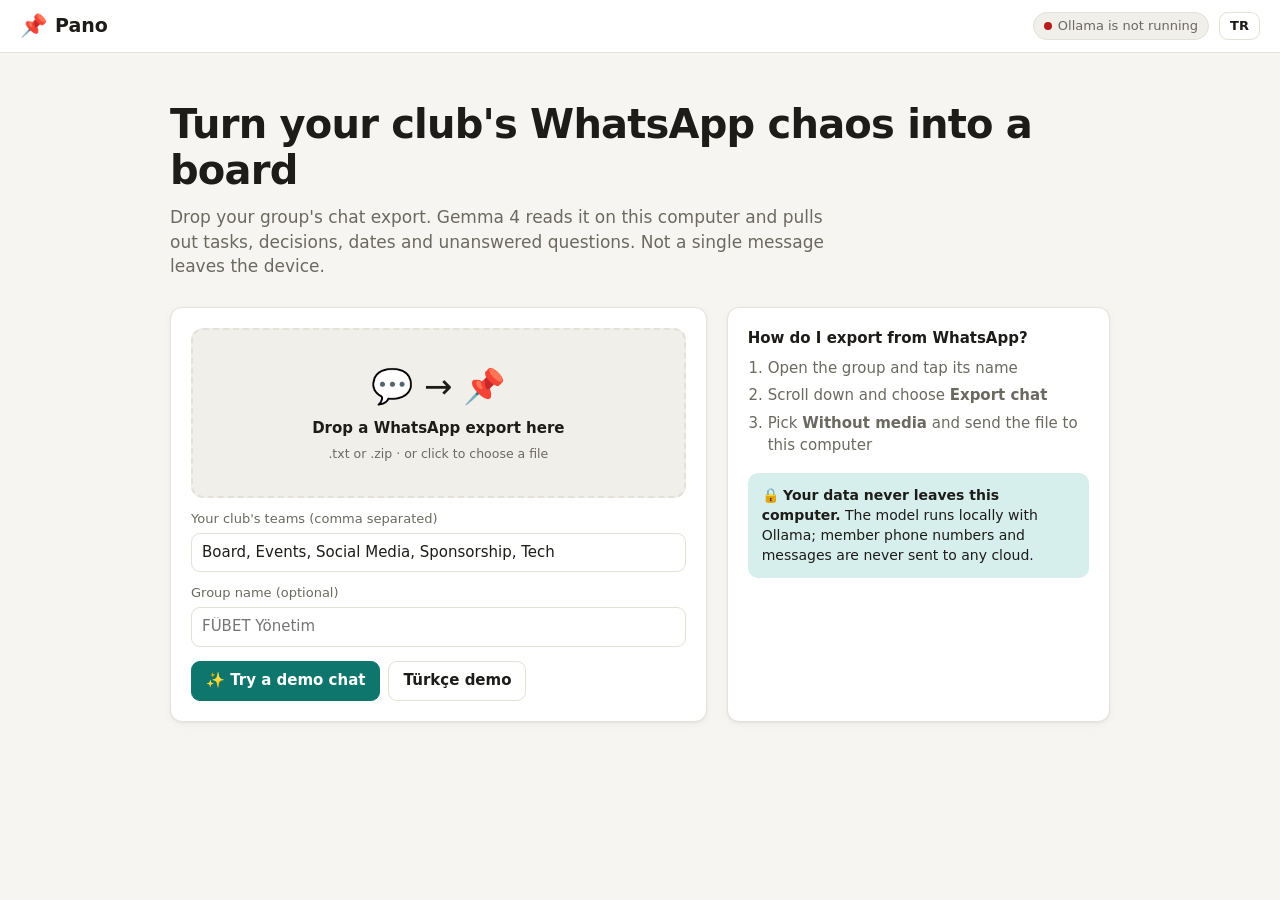
==== static/index.html @ 2141ccdd "Pano: local Gemma 4 board for club WhatsApp chats WhatsApp export parser (Android/iOS, TR/EN), windo" ====
<!doctype html>
<html lang="tr">
<head>
  <meta charset="utf-8">
  <meta name="viewport" content="width=device-width, initial-scale=1">
  <title>Pano</title>
  <link rel="icon" href="data:image/svg+xml,<svg xmlns='http://www.w3.org/2000/svg' viewBox='0 0 100 100'><text y='.9em' font-size='90'>📌</text></svg>">
  <link rel="stylesheet" href="style.css">
</head>
<body>
  <header class="topbar">
    <a class="brand" href="#/">
      <span class="logo">📌</span>
      <span class="brand-name">Pano</span>
    </a>
    <div id="chat-switch"></div>
    <div class="topbar-right">
      <span id="health" class="badge"></span>
      <button id="lang" class="ghost small" type="button"></button>
    </div>
  </header>
  <main id="app"></main>
  <div id="modal" class="modal" hidden></div>
  <div id="toast" class="toast" hidden></div>
  <script src="app.js"></script>
</body>
</html>
---- static/style.css ----
:root {
  --bg: #f6f5f1;
  --surface: #ffffff;
  --surface-2: #f0efe9;
  --border: #e3e1d8;
  --text: #1d1c19;
  --muted: #6b6960;
  --accent: #0f766e;
  --accent-soft: #d6efec;
  --warn: #b45309;
  --warn-soft: #fdf0d9;
  --danger: #b91c1c;
  --danger-soft: #fde2e2;
  --ok: #15803d;
  --ok-soft: #dcf3e3;
  --wa-bubble: #ffffff;
  --wa-bg: #efeae2;
  --wa-hl: #fff3b0;
  --radius: 12px;
  --shadow: 0 1px 2px rgba(0, 0, 0, .05), 0 2px 8px rgba(0, 0, 0, .04);
  font-family: system-ui, -apple-system, "Segoe UI", Roboto, "Helvetica Neue", Arial, sans-serif;
  color-scheme: light;
}

@media (prefers-color-scheme: dark) {
  :root {
    --bg: #151513;
    --surface: #1f1f1c;
    --surface-2: #282824;
    --border: #36352f;
    --text: #eceae2;
    --muted: #a19f95;
    --accent: #2dd4bf;
    --accent-soft: #123b37;
    --warn: #f59e0b;
    --warn-soft: #3a2a0c;
    --danger: #f87171;
    --danger-soft: #3d1717;
    --ok: #4ade80;
    --ok-soft: #12321f;
    --wa-bubble: #262622;
    --wa-bg: #1a1a17;
    --wa-hl: #4a4115;
    --shadow: 0 1px 2px rgba(0, 0, 0, .3);
    color-scheme: dark;
  }
}

* { box-sizing: border-box; }
body { margin: 0; background: var(--bg); color: var(--text); font-size: 15px; line-height: 1.45; }
a { color: inherit; }
button, input, select, textarea { font: inherit; color: inherit; }
[hidden] { display: none !important; }

/* ---- top bar ---- */
.topbar {
  position: sticky; top: 0; z-index: 10;
  display: flex; align-items: center; gap: 16px;
  padding: 10px 20px; background: var(--surface); border-bottom: 1px solid var(--border);
}
.brand { display: flex; align-items: center; gap: 8px; text-decoration: none; font-weight: 700; font-size: 19px; }
.logo { font-size: 22px; }
#chat-switch { flex: 1; display: flex; align-items: center; gap: 8px; min-width: 0; }
#chat-switch select { max-width: 280px; }
.topbar-right { display: flex; align-items: center; gap: 10px; }

.badge {
  display: inline-flex; align-items: center; gap: 6px; white-space: nowrap;
  padding: 4px 10px; border-radius: 999px; font-size: 13px;
  background: var(--surface-2); color: var(--muted); border: 1px solid var(--border);
}
.badge .dot { width: 8px; height: 8px; border-radius: 50%; background: var(--muted); }
.badge.ok .dot { background: var(--ok); }
.badge.warn .dot { background: var(--warn); }
.badge.bad .dot { background: var(--danger); }

/* ---- buttons & inputs ---- */
button {
  cursor: pointer; border: 1px solid var(--border); background: var(--surface);
  padding: 8px 14px; border-radius: 9px; font-weight: 550;
}
button:hover { border-color: var(--muted); }
button.primary { background: var(--accent); border-color: var(--accent); color: #fff; }
@media (prefers-color-scheme: dark) { button.primary { color: #08221f; } }
button.primary:hover { filter: brightness(1.08); }
button.ghost { background: transparent; }
button.small { padding: 4px 10px; font-size: 13px; }
button.danger { color: var(--danger); }
button:disabled { opacity: .55; cursor: progress; }
input[type=text], input[type=date], select, textarea {
  border: 1px solid var(--border); background: var(--surface); border-radius: 9px; padding: 8px 10px; width: 100%;
}
input:focus, select:focus, textarea:focus, button:focus-visible { outline: 2px solid var(--accent); outline-offset: 1px; }
label { display: block; font-size: 13px; color: var(--muted); margin: 12px 0 4px; }

/* ---- home ---- */
.home { max-width: 980px; margin: 0 auto; padding: 48px 20px 64px; }
.hero h1 { font-size: clamp(28px, 4vw, 40px); line-height: 1.15; margin: 0 0 12px; letter-spacing: -.02em; }
.hero p { color: var(--muted); font-size: 17px; max-width: 680px; margin: 0 0 28px; }
.home-grid { display: grid; grid-template-columns: 1.4fr 1fr; gap: 20px; }
@media (max-width: 800px) { .home-grid { grid-template-columns: 1fr; } }
.panel { background: var(--surface); border: 1px solid var(--border); border-radius: var(--radius); padding: 20px; box-shadow: var(--shadow); }
.panel h3 { margin: 0 0 8px; font-size: 15px; }
.drop {
  display: flex; flex-direction: column; align-items: center; justify-content: center; gap: 6px; text-align: center;
  min-height: 170px; border: 2px dashed var(--border); border-radius: var(--radius); padding: 20px;
  background: var(--surface-2); cursor: pointer; transition: border-color .15s, background .15s;
}
.drop:hover, .drop.over { border-color: var(--accent); background: var(--accent-soft); }
.drop .big { font-size: 34px; }
.drop small { color: var(--muted); }
.demo-row { display: flex; gap: 8px; flex-wrap: wrap; margin-top: 14px; }
.steps { margin: 0; padding-left: 20px; color: var(--muted); }
.steps li { margin: 6px 0; }
.privacy { margin-top: 16px; padding: 12px 14px; border-radius: 10px; background: var(--accent-soft); font-size: 14px; }
.recent { margin-top: 20px; }
.recent a { display: flex; justify-content: space-between; padding: 8px 0; border-bottom: 1px solid var(--border); text-decoration: none; }
.recent a:hover { color: var(--accent); }
.recent small { color: var(--muted); }

/* ---- chat page ---- */
.page { padding: 16px 20px 40px; max-width: 1500px; margin: 0 auto; }
.page-head { display: flex; align-items: center; gap: 12px; flex-wrap: wrap; margin-bottom: 14px; }
.page-head h2 { margin: 0; font-size: 22px; }
.page-head .meta { color: var(--muted); font-size: 13px; }
.page-head .actions { margin-left: auto; display: flex; gap: 8px; flex-wrap: wrap; }
.tabs { display: flex; gap: 4px; border-bottom: 1px solid var(--border); margin-bottom: 16px; }
.tabs a {
  padding: 9px 14px; text-decoration: none; color: var(--muted); font-weight: 600;
  border-bottom: 2px solid transparent; margin-bottom: -1px;
}
.tabs a.active { color: var(--text); border-color: var(--accent); }
.tabs .count { font-size: 12px; background: var(--danger-soft); color: var(--danger); border-radius: 999px; padding: 1px 7px; margin-left: 4px; }

.progress {
  background: var(--surface); border: 1px solid var(--border); border-radius: var(--radius);
  padding: 12px 16px; margin-bottom: 16px; box-shadow: var(--shadow);
}
.progress-top { display: flex; justify-content: space-between; gap: 10px; font-weight: 600; }
.bar { height: 6px; border-radius: 999px; background: var(--surface-2); overflow: hidden; margin: 8px 0; }
.bar > div { height: 100%; background: var(--accent); transition: width .4s; }
.feed { display: flex; flex-wrap: wrap; gap: 6px; }
.feed span { font-size: 12.5px; padding: 3px 8px; border-radius: 999px; background: var(--surface-2); animation: pop .3s ease; }
@keyframes pop { from { transform: scale(.85); opacity: 0; } }
.progress.error { border-color: var(--danger); background: var(--danger-soft); }

.filters { display: flex; gap: 10px; align-items: center; margin-bottom: 12px; flex-wrap: wrap; }
.filters select { width: auto; }
.filters label { display: inline-flex; align-items: center; gap: 6px; margin: 0; color: var(--text); font-size: 14px; }

.layout { display: grid; grid-template-columns: 1fr 340px; gap: 18px; align-items: start; }
@media (max-width: 1100px) { .layout { grid-template-columns: 1fr; } }

.columns { display: grid; grid-auto-flow: column; grid-auto-columns: minmax(205px, 1fr); gap: 12px; overflow-x: auto; padding-bottom: 8px; }
.column { background: var(--surface-2); border-radius: var(--radius); padding: 10px; min-height: 120px; }
.column-head { display: flex; justify-content: space-between; align-items: center; padding: 2px 4px 8px; font-weight: 700; font-size: 14px; }
.column-head .n { color: var(--muted); font-weight: 500; }
.column-head button { padding: 0 8px; border: none; background: transparent; font-size: 18px; color: var(--muted); }

.card {
  background: var(--surface); border: 1px solid var(--border); border-radius: 10px; padding: 10px 11px;
  margin-bottom: 8px; box-shadow: var(--shadow); animation: pop .3s ease;
}
.card.done { opacity: .55; }
.card.done .card-title { text-decoration: line-through; }
.card-top { display: flex; gap: 8px; align-items: flex-start; }
.card-top input { margin-top: 3px; accent-color: var(--accent); width: 16px; height: 16px; flex: none; cursor: pointer; }
.card-title { font-weight: 600; cursor: pointer; flex: 1; }
.card-title:hover { color: var(--accent); }
.card-meta { display: flex; gap: 6px; flex-wrap: wrap; margin-top: 8px; align-items: center; }
.chip { display: inline-flex; align-items: center; gap: 5px; font-size: 12.5px; padding: 2px 8px; border-radius: 999px; background: var(--surface-2); white-space: nowrap; }
.chip.overdue { background: var(--danger-soft); color: var(--danger); font-weight: 600; }
.chip.soon { background: var(--warn-soft); color: var(--warn); font-weight: 600; }
.chip.none { color: var(--muted); border: 1px dashed var(--border); background: transparent; }
.avatar {
  width: 18px; height: 18px; border-radius: 50%; display: inline-grid; place-items: center;
  font-size: 10px; font-weight: 700; color: #fff; flex: none;
}
.src { margin-left: auto; border: none; background: transparent; padding: 0 2px; font-size: 14px; opacity: .6; }
.src:hover { opacity: 1; }
.empty { color: var(--muted); font-size: 14px; padding: 8px 4px; }

.side { display: flex; flex-direction: column; gap: 14px; }
.side .panel { padding: 14px 16px; }
.side h3 { display: flex; align-items: center; gap: 8px; }
.side h4 { margin: 12px 0 6px; font-size: 13px; color: var(--muted); text-transform: uppercase; letter-spacing: .04em; }
.list { list-style: none; margin: 0; padding: 0; }
.list li { display: flex; gap: 8px; align-items: flex-start; padding: 7px 0; border-top: 1px solid var(--border); font-size: 14px; }
.list li:first-child { border-top: none; }
.list li .grow { flex: 1; }
.list li small { color: var(--muted); display: block; }
.missed { border-color: var(--warn); }
.missed h3 { color: var(--warn); }

/* ---- summary & ask ---- */
.narrow { max-width: 820px; }
.wa {
  background: var(--wa-bg); border-radius: var(--radius); padding: 18px; margin-top: 14px;
  background-image: radial-gradient(rgba(0,0,0,.035) 1px, transparent 1px); background-size: 14px 14px;
}
.bubble {
  background: var(--wa-bubble); border-radius: 10px 10px 10px 2px; padding: 10px 12px; max-width: 640px;
  box-shadow: 0 1px 1px rgba(0,0,0,.08); white-space: pre-wrap; font-size: 14.5px;
}
.bubble.mine { margin-left: auto; border-radius: 10px 10px 2px 10px; background: #d9fdd3; }
@media (prefers-color-scheme: dark) { .bubble.mine { background: #144d37; } }
.row-actions { display: flex; gap: 8px; margin-top: 12px; align-items: center; flex-wrap: wrap; }
.ask-form { display: flex; gap: 8px; }
.ask-form input { flex: 1; }
.suggest { display: flex; gap: 6px; flex-wrap: wrap; margin: 10px 0; }
.suggest button { font-size: 13px; padding: 4px 10px; border-radius: 999px; font-weight: 500; }
.answer { margin-top: 16px; }
.muted { color: var(--muted); }
.spinner { display: inline-block; width: 14px; height: 14px; border: 2px solid var(--border); border-top-color: var(--accent); border-radius: 50%; animation: spin .8s linear infinite; vertical-align: -2px; }
@keyframes spin { to { transform: rotate(360deg); } }

/* ---- chat transcript (source view) ---- */
.transcript { display: flex; flex-direction: column; gap: 6px; background: var(--wa-bg); padding: 14px; border-radius: 10px; max-height: 60vh; overflow: auto; }
.msg { background: var(--wa-bubble); border-radius: 8px; padding: 6px 10px; max-width: 92%; font-size: 14px; box-shadow: 0 1px 1px rgba(0,0,0,.06); }
.msg.hl { background: var(--wa-hl); outline: 2px solid var(--warn); }
.msg.system { align-self: center; font-size: 12.5px; color: var(--muted); background: var(--surface-2); }
.msg .who { font-weight: 700; font-size: 12.5px; }
.msg .when { color: var(--muted); font-size: 11.5px; margin-left: 6px; }
.msg .body { white-space: pre-wrap; }

/* ---- modal & toast ---- */
.modal { position: fixed; inset: 0; background: rgba(0,0,0,.35); display: grid; place-items: center; z-index: 50; padding: 16px; }
.modal-box { background: var(--surface); border-radius: 14px; width: min(560px, 100%); padding: 20px; box-shadow: 0 10px 40px rgba(0,0,0,.25); max-height: 90vh; overflow: auto; }
.modal-box h3 { margin: 0 0 8px; }
.modal-actions { display: flex; gap: 8px; margin-top: 18px; justify-content: flex-end; }
.modal-actions .left { margin-right: auto; }
.grid2 { display: grid; grid-template-columns: 1fr 1fr; gap: 0 12px; }
.toast { position: fixed; bottom: 20px; left: 50%; transform: translateX(-50%); background: var(--text); color: var(--bg); padding: 10px 16px; border-radius: 10px; z-index: 60; font-size: 14px; }
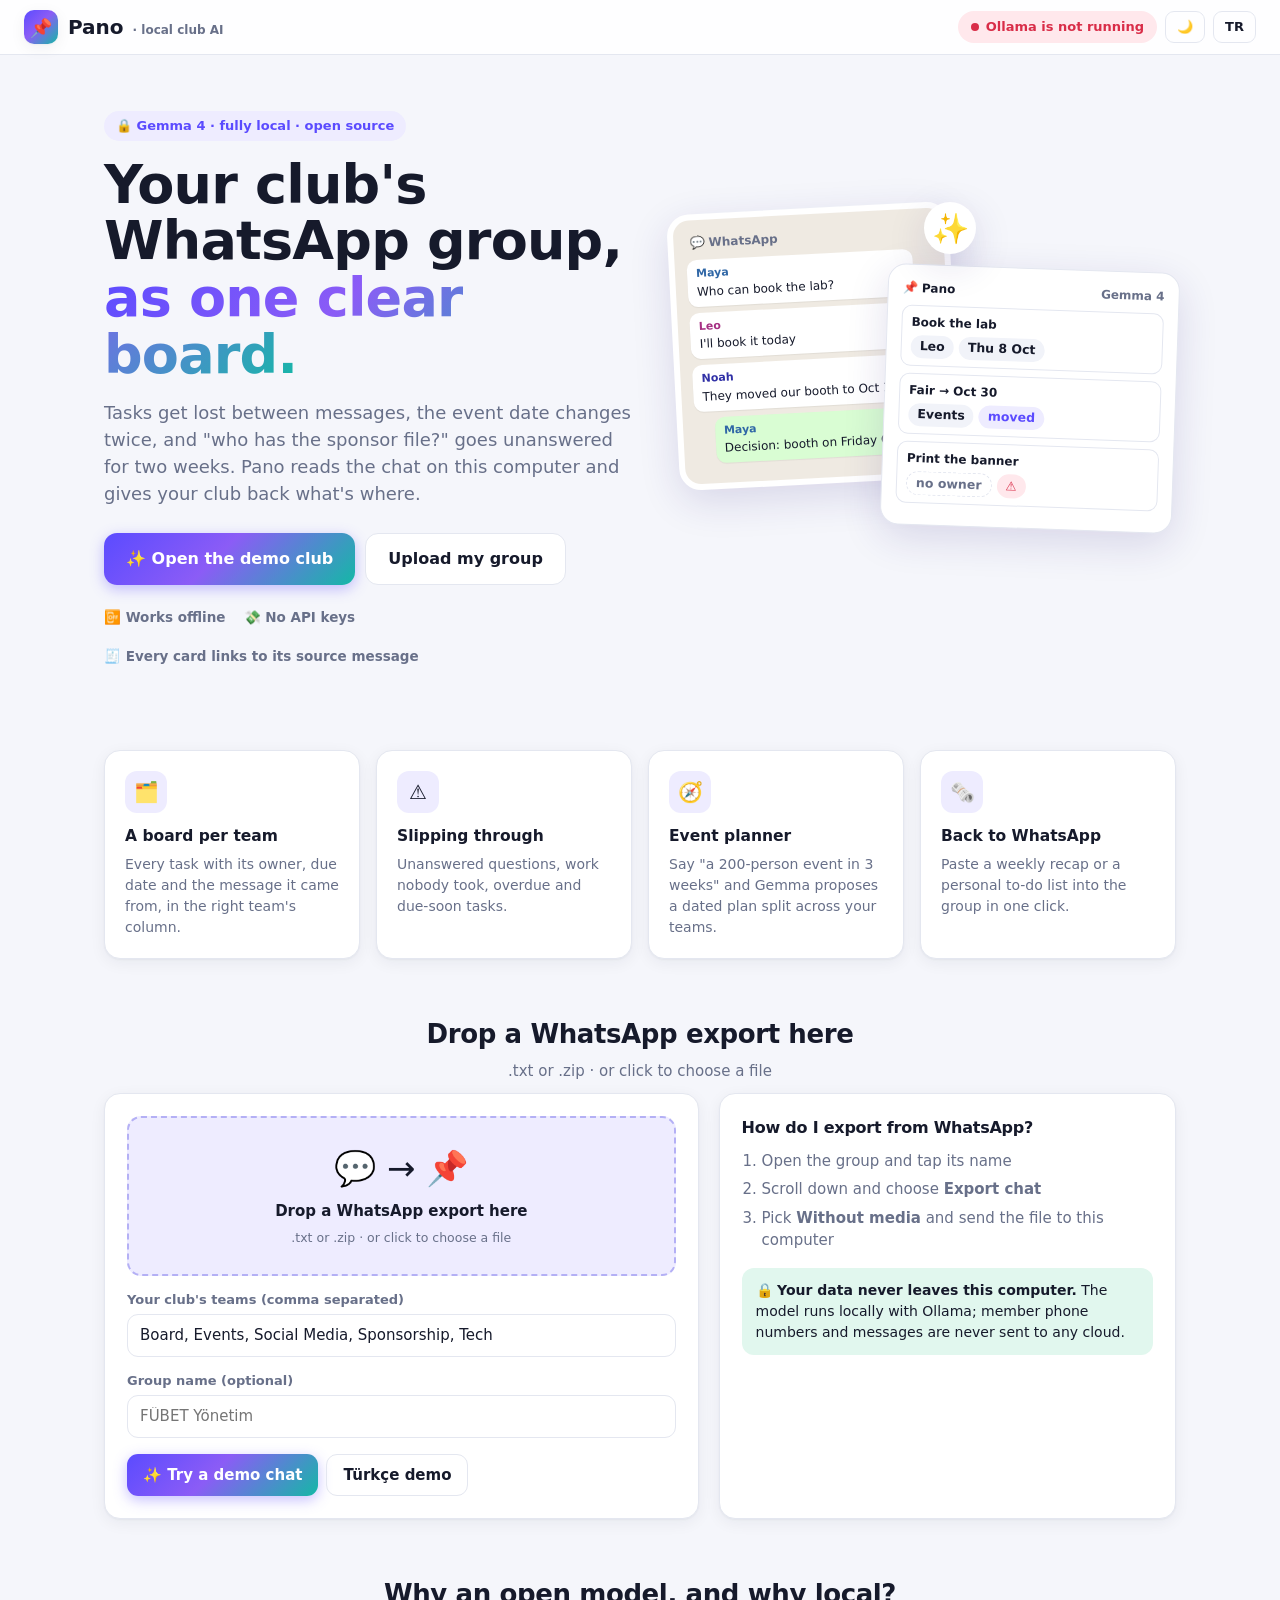
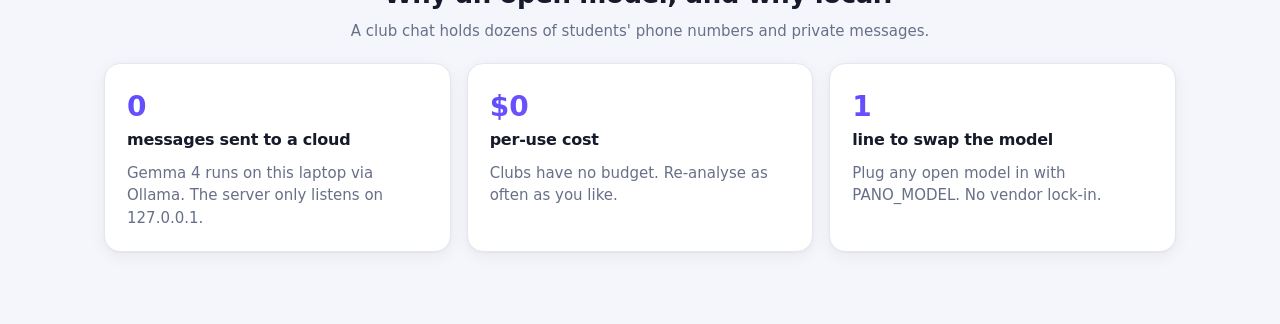
==== commit 2bdfa5d9: "Club status overview, AI event planner, redesigned UI, markdown export, retry Co-Authored-By: Claude" ====
--- a/static/index.html
+++ b/static/index.html
@@ -3,19 +3,21 @@
 <head>
   <meta charset="utf-8">
   <meta name="viewport" content="width=device-width, initial-scale=1">
-  <title>Pano</title>
+  <title>Pano · Club Board</title>
   <link rel="icon" href="data:image/svg+xml,<svg xmlns='http://www.w3.org/2000/svg' viewBox='0 0 100 100'><text y='.9em' font-size='90'>📌</text></svg>">
   <link rel="stylesheet" href="style.css">
+  <script>try { document.documentElement.dataset.theme = localStorage.getItem("pano.theme") || "light"; } catch {}</script>
 </head>
 <body>
   <header class="topbar">
     <a class="brand" href="#/">
       <span class="logo">📌</span>
-      <span class="brand-name">Pano</span>
+      <span>Pano <small>· local club AI</small></span>
     </a>
     <div id="chat-switch"></div>
     <div class="topbar-right">
       <span id="health" class="badge"></span>
+      <button id="theme" class="ghost small" type="button" aria-label="theme">🌙</button>
       <button id="lang" class="ghost small" type="button"></button>
     </div>
   </header>
--- a/static/style.css
+++ b/static/style.css
@@ -1,233 +1,330 @@
 :root {
-  --bg: #f6f5f1;
+  --bg: #f5f6fb;
   --surface: #ffffff;
-  --surface-2: #f0efe9;
-  --border: #e3e1d8;
-  --text: #1d1c19;
-  --muted: #6b6960;
-  --accent: #0f766e;
-  --accent-soft: #d6efec;
-  --warn: #b45309;
-  --warn-soft: #fdf0d9;
-  --danger: #b91c1c;
-  --danger-soft: #fde2e2;
-  --ok: #15803d;
-  --ok-soft: #dcf3e3;
+  --surface-2: #f1f3f9;
+  --border: #e4e7f0;
+  --text: #161a2b;
+  --muted: #687089;
+  --brand: #5b4bff;
+  --brand-2: #14b8a6;
+  --brand-soft: #eeecff;
+  --accent: #5b4bff;
+  --accent-soft: #eeecff;
+  --warn: #c2620a;
+  --warn-soft: #fff3e3;
+  --danger: #d92d48;
+  --danger-soft: #ffe8ec;
+  --ok: #0f9f6e;
+  --ok-soft: #e1f7ee;
   --wa-bubble: #ffffff;
+  --wa-mine: #d9fdd3;
   --wa-bg: #efeae2;
   --wa-hl: #fff3b0;
-  --radius: 12px;
-  --shadow: 0 1px 2px rgba(0, 0, 0, .05), 0 2px 8px rgba(0, 0, 0, .04);
-  font-family: system-ui, -apple-system, "Segoe UI", Roboto, "Helvetica Neue", Arial, sans-serif;
+  --radius: 16px;
+  --shadow: 0 1px 2px rgba(22, 26, 43, .04), 0 4px 16px rgba(22, 26, 43, .06);
+  --shadow-lg: 0 12px 40px rgba(40, 30, 120, .14);
+  --grad: linear-gradient(135deg, #5b4bff 0%, #8b5cf6 45%, #14b8a6 100%);
+  font-family: "Segoe UI Variable", "Segoe UI", system-ui, -apple-system, Roboto, "Helvetica Neue", Arial, sans-serif;
   color-scheme: light;
 }
 
-@media (prefers-color-scheme: dark) {
-  :root {
-    --bg: #151513;
-    --surface: #1f1f1c;
-    --surface-2: #282824;
-    --border: #36352f;
-    --text: #eceae2;
-    --muted: #a19f95;
-    --accent: #2dd4bf;
-    --accent-soft: #123b37;
-    --warn: #f59e0b;
-    --warn-soft: #3a2a0c;
-    --danger: #f87171;
-    --danger-soft: #3d1717;
-    --ok: #4ade80;
-    --ok-soft: #12321f;
-    --wa-bubble: #262622;
-    --wa-bg: #1a1a17;
-    --wa-hl: #4a4115;
-    --shadow: 0 1px 2px rgba(0, 0, 0, .3);
-    color-scheme: dark;
-  }
+:root[data-theme="dark"] {
+  --bg: #0f1120;
+  --surface: #171a2e;
+  --surface-2: #1f2340;
+  --border: #2b3052;
+  --text: #eceefb;
+  --muted: #9aa1c2;
+  --brand: #8b80ff;
+  --brand-soft: #2a2760;
+  --accent: #8b80ff;
+  --accent-soft: #2a2760;
+  --warn: #f4a340;
+  --warn-soft: #3b2a12;
+  --danger: #ff6b81;
+  --danger-soft: #3d1824;
+  --ok: #34d399;
+  --ok-soft: #12352b;
+  --wa-bubble: #1f2340;
+  --wa-mine: #1d4d3d;
+  --wa-bg: #121528;
+  --wa-hl: #4a4115;
+  --shadow: 0 1px 2px rgba(0, 0, 0, .3);
+  --shadow-lg: 0 12px 40px rgba(0, 0, 0, .4);
+  color-scheme: dark;
 }
 
 * { box-sizing: border-box; }
-body { margin: 0; background: var(--bg); color: var(--text); font-size: 15px; line-height: 1.45; }
+html { scroll-behavior: smooth; }
+body { margin: 0; background: var(--bg); color: var(--text); font-size: 15px; line-height: 1.5; -webkit-font-smoothing: antialiased; }
 a { color: inherit; }
 button, input, select, textarea { font: inherit; color: inherit; }
 [hidden] { display: none !important; }
-
-/* ---- top bar ---- */
+h1, h2, h3 { letter-spacing: -.015em; }
+
+/* ---------- top bar ---------- */
 .topbar {
-  position: sticky; top: 0; z-index: 10;
-  display: flex; align-items: center; gap: 16px;
-  padding: 10px 20px; background: var(--surface); border-bottom: 1px solid var(--border);
-}
-.brand { display: flex; align-items: center; gap: 8px; text-decoration: none; font-weight: 700; font-size: 19px; }
-.logo { font-size: 22px; }
+  position: sticky; top: 0; z-index: 20; display: flex; align-items: center; gap: 16px;
+  padding: 10px 24px; background: color-mix(in srgb, var(--surface) 85%, transparent);
+  backdrop-filter: blur(12px); border-bottom: 1px solid var(--border);
+}
+.brand { display: flex; align-items: center; gap: 10px; text-decoration: none; font-weight: 800; font-size: 20px; }
+.logo { width: 34px; height: 34px; border-radius: 10px; background: var(--grad); display: grid; place-items: center; font-size: 18px; box-shadow: var(--shadow); }
+.brand small { font-weight: 600; font-size: 12px; color: var(--muted); margin-left: 2px; }
 #chat-switch { flex: 1; display: flex; align-items: center; gap: 8px; min-width: 0; }
 #chat-switch select { max-width: 280px; }
-.topbar-right { display: flex; align-items: center; gap: 10px; }
-
+.topbar-right { display: flex; align-items: center; gap: 8px; }
 .badge {
-  display: inline-flex; align-items: center; gap: 6px; white-space: nowrap;
-  padding: 4px 10px; border-radius: 999px; font-size: 13px;
-  background: var(--surface-2); color: var(--muted); border: 1px solid var(--border);
-}
+  display: inline-flex; align-items: center; gap: 7px; white-space: nowrap; padding: 5px 12px; border-radius: 999px;
+  font-size: 13px; font-weight: 600; background: var(--surface-2); color: var(--muted); border: 1px solid var(--border);
+}
+.badge small { font-weight: 500; opacity: .8; }
 .badge .dot { width: 8px; height: 8px; border-radius: 50%; background: var(--muted); }
-.badge.ok .dot { background: var(--ok); }
+.badge.ok { color: var(--ok); background: var(--ok-soft); border-color: transparent; }
+.badge.ok .dot { background: var(--ok); box-shadow: 0 0 0 3px color-mix(in srgb, var(--ok) 25%, transparent); animation: pulse 2s infinite; }
+.badge.warn { color: var(--warn); background: var(--warn-soft); border-color: transparent; }
 .badge.warn .dot { background: var(--warn); }
+.badge.bad { color: var(--danger); background: var(--danger-soft); border-color: transparent; }
 .badge.bad .dot { background: var(--danger); }
-
-/* ---- buttons & inputs ---- */
-button {
-  cursor: pointer; border: 1px solid var(--border); background: var(--surface);
-  padding: 8px 14px; border-radius: 9px; font-weight: 550;
-}
-button:hover { border-color: var(--muted); }
-button.primary { background: var(--accent); border-color: var(--accent); color: #fff; }
-@media (prefers-color-scheme: dark) { button.primary { color: #08221f; } }
-button.primary:hover { filter: brightness(1.08); }
-button.ghost { background: transparent; }
-button.small { padding: 4px 10px; font-size: 13px; }
+@keyframes pulse { 50% { box-shadow: 0 0 0 6px transparent; } }
+
+/* ---------- controls ---------- */
+button, .btn {
+  cursor: pointer; border: 1px solid var(--border); background: var(--surface); padding: 9px 16px;
+  border-radius: 11px; font-weight: 600; text-decoration: none; display: inline-flex; align-items: center; gap: 6px;
+  transition: transform .08s, box-shadow .15s, border-color .15s, background .15s;
+}
+button:hover, .btn:hover { border-color: color-mix(in srgb, var(--brand) 45%, var(--border)); }
+button:active { transform: translateY(1px); }
+button.primary, .btn.primary { background: var(--grad); border: none; color: #fff; box-shadow: 0 4px 14px rgba(91, 75, 255, .35); }
+button.primary:hover { box-shadow: 0 6px 20px rgba(91, 75, 255, .45); }
+button.ghost, .btn.ghost { background: transparent; }
+button.small, .btn.small { padding: 5px 11px; font-size: 13px; border-radius: 9px; }
 button.danger { color: var(--danger); }
+button.big { padding: 13px 22px; font-size: 16px; border-radius: 13px; }
 button:disabled { opacity: .55; cursor: progress; }
 input[type=text], input[type=date], select, textarea {
-  border: 1px solid var(--border); background: var(--surface); border-radius: 9px; padding: 8px 10px; width: 100%;
-}
-input:focus, select:focus, textarea:focus, button:focus-visible { outline: 2px solid var(--accent); outline-offset: 1px; }
-label { display: block; font-size: 13px; color: var(--muted); margin: 12px 0 4px; }
-
-/* ---- home ---- */
-.home { max-width: 980px; margin: 0 auto; padding: 48px 20px 64px; }
-.hero h1 { font-size: clamp(28px, 4vw, 40px); line-height: 1.15; margin: 0 0 12px; letter-spacing: -.02em; }
-.hero p { color: var(--muted); font-size: 17px; max-width: 680px; margin: 0 0 28px; }
-.home-grid { display: grid; grid-template-columns: 1.4fr 1fr; gap: 20px; }
-@media (max-width: 800px) { .home-grid { grid-template-columns: 1fr; } }
-.panel { background: var(--surface); border: 1px solid var(--border); border-radius: var(--radius); padding: 20px; box-shadow: var(--shadow); }
-.panel h3 { margin: 0 0 8px; font-size: 15px; }
+  border: 1px solid var(--border); background: var(--surface); border-radius: 11px; padding: 9px 12px; width: 100%;
+}
+textarea { resize: vertical; min-height: 84px; }
+input:focus, select:focus, textarea:focus, button:focus-visible { outline: 2px solid var(--brand); outline-offset: 1px; }
+label { display: block; font-size: 13px; font-weight: 600; color: var(--muted); margin: 14px 0 5px; }
+
+/* ---------- home ---------- */
+.home { max-width: 1120px; margin: 0 auto; padding: 0 24px 72px; }
+.hero { display: grid; grid-template-columns: 1.05fr 1fr; gap: 40px; align-items: center; padding: 56px 0 40px; }
+@media (max-width: 920px) { .hero { grid-template-columns: 1fr; } }
+.eyebrow { display: inline-flex; gap: 8px; align-items: center; font-size: 13px; font-weight: 700; color: var(--brand); background: var(--brand-soft); padding: 5px 12px; border-radius: 999px; }
+.hero h1 { font-size: clamp(34px, 4.6vw, 54px); line-height: 1.05; margin: 16px 0; font-weight: 800; }
+.hero h1 .grad { background: var(--grad); -webkit-background-clip: text; background-clip: text; color: transparent; }
+.hero p.lead { color: var(--muted); font-size: 18px; margin: 0 0 26px; max-width: 560px; }
+.hero-cta { display: flex; gap: 10px; flex-wrap: wrap; }
+.trust { display: flex; gap: 18px; flex-wrap: wrap; margin-top: 22px; color: var(--muted); font-size: 13.5px; font-weight: 600; }
+
+.mock { position: relative; height: 380px; }
+.mock .phone {
+  position: absolute; left: 0; top: 10px; width: 56%; background: var(--wa-bg); border-radius: 22px; padding: 14px 12px;
+  box-shadow: var(--shadow-lg); border: 6px solid var(--surface); transform: rotate(-3deg);
+}
+.mock .phone .hd { font-size: 12px; font-weight: 700; margin: 0 4px 8px; color: var(--muted); }
+.mock .b { background: var(--wa-bubble); border-radius: 10px; padding: 6px 9px; font-size: 12px; margin-bottom: 6px; box-shadow: 0 1px 1px rgba(0,0,0,.06); max-width: 92%; }
+.mock .b b { display: block; font-size: 11px; }
+.mock .b.me { background: var(--wa-mine); margin-left: auto; }
+.mock .board {
+  position: absolute; right: 0; top: 70px; width: 58%; background: var(--surface); border-radius: 18px; padding: 14px;
+  box-shadow: var(--shadow-lg); border: 1px solid var(--border); transform: rotate(2deg);
+}
+.mock .board .hd { font-size: 12px; font-weight: 800; margin-bottom: 8px; display: flex; justify-content: space-between; }
+.mock .mc { border: 1px solid var(--border); border-radius: 10px; padding: 7px 9px; font-size: 12px; margin-bottom: 7px; }
+.mock .mc .m { display: flex; gap: 5px; margin-top: 4px; }
+.mock .arrow { position: absolute; left: 50%; top: 4px; font-size: 30px; z-index: 2; background: var(--surface); border-radius: 50%; width: 52px; height: 52px; display: grid; place-items: center; box-shadow: var(--shadow-lg); }
+
+.upload { display: grid; grid-template-columns: 1.3fr 1fr; gap: 20px; margin-top: 10px; }
+@media (max-width: 860px) { .upload { grid-template-columns: 1fr; } }
+.panel { background: var(--surface); border: 1px solid var(--border); border-radius: var(--radius); padding: 22px; box-shadow: var(--shadow); }
+.panel h3 { margin: 0 0 10px; font-size: 16px; display: flex; align-items: center; gap: 8px; }
 .drop {
   display: flex; flex-direction: column; align-items: center; justify-content: center; gap: 6px; text-align: center;
-  min-height: 170px; border: 2px dashed var(--border); border-radius: var(--radius); padding: 20px;
-  background: var(--surface-2); cursor: pointer; transition: border-color .15s, background .15s;
-}
-.drop:hover, .drop.over { border-color: var(--accent); background: var(--accent-soft); }
+  min-height: 160px; border: 2px dashed color-mix(in srgb, var(--brand) 35%, var(--border)); border-radius: 14px; padding: 20px;
+  background: var(--brand-soft); cursor: pointer; transition: transform .15s, background .15s;
+}
+.drop:hover, .drop.over { transform: scale(1.01); background: color-mix(in srgb, var(--brand-soft) 60%, var(--surface)); }
 .drop .big { font-size: 34px; }
 .drop small { color: var(--muted); }
-.demo-row { display: flex; gap: 8px; flex-wrap: wrap; margin-top: 14px; }
+.demo-row { display: flex; gap: 8px; flex-wrap: wrap; margin-top: 16px; }
 .steps { margin: 0; padding-left: 20px; color: var(--muted); }
 .steps li { margin: 6px 0; }
-.privacy { margin-top: 16px; padding: 12px 14px; border-radius: 10px; background: var(--accent-soft); font-size: 14px; }
-.recent { margin-top: 20px; }
-.recent a { display: flex; justify-content: space-between; padding: 8px 0; border-bottom: 1px solid var(--border); text-decoration: none; }
-.recent a:hover { color: var(--accent); }
-.recent small { color: var(--muted); }
-
-/* ---- chat page ---- */
-.page { padding: 16px 20px 40px; max-width: 1500px; margin: 0 auto; }
-.page-head { display: flex; align-items: center; gap: 12px; flex-wrap: wrap; margin-bottom: 14px; }
-.page-head h2 { margin: 0; font-size: 22px; }
+.privacy { margin-top: 16px; padding: 12px 14px; border-radius: 12px; background: var(--ok-soft); font-size: 14px; }
+.recent { margin-top: 18px; }
+.recent a { display: flex; justify-content: space-between; padding: 9px 0; border-bottom: 1px solid var(--border); text-decoration: none; font-weight: 600; }
+.recent a:hover { color: var(--brand); }
+.recent small { color: var(--muted); font-weight: 500; }
+
+.features { display: grid; grid-template-columns: repeat(4, 1fr); gap: 16px; margin: 44px 0 0; }
+@media (max-width: 920px) { .features { grid-template-columns: repeat(2, 1fr); } }
+@media (max-width: 520px) { .features { grid-template-columns: 1fr; } }
+.feature { background: var(--surface); border: 1px solid var(--border); border-radius: var(--radius); padding: 20px; box-shadow: var(--shadow); }
+.feature .ic { width: 42px; height: 42px; border-radius: 12px; display: grid; place-items: center; font-size: 20px; background: var(--brand-soft); margin-bottom: 12px; }
+.feature h4 { margin: 0 0 6px; font-size: 15.5px; }
+.feature p { margin: 0; color: var(--muted); font-size: 14px; }
+.section-title { font-size: 26px; margin: 56px 0 6px; text-align: center; }
+.section-sub { text-align: center; color: var(--muted); margin: 0 0 8px; }
+.why { display: grid; grid-template-columns: repeat(3, 1fr); gap: 16px; margin-top: 20px; }
+@media (max-width: 820px) { .why { grid-template-columns: 1fr; } }
+.why .panel b { font-size: 28px; display: block; background: var(--grad); -webkit-background-clip: text; background-clip: text; color: transparent; }
+
+/* ---------- chat page ---------- */
+.page { padding: 20px 24px 48px; max-width: 1480px; margin: 0 auto; }
+.page-head { display: flex; align-items: center; gap: 14px; flex-wrap: wrap; margin-bottom: 16px; }
+.club-ic { width: 46px; height: 46px; border-radius: 14px; background: var(--grad); display: grid; place-items: center; color: #fff; font-weight: 800; font-size: 18px; box-shadow: var(--shadow); }
+.page-head h2 { margin: 0; font-size: 24px; }
 .page-head .meta { color: var(--muted); font-size: 13px; }
 .page-head .actions { margin-left: auto; display: flex; gap: 8px; flex-wrap: wrap; }
-.tabs { display: flex; gap: 4px; border-bottom: 1px solid var(--border); margin-bottom: 16px; }
-.tabs a {
-  padding: 9px 14px; text-decoration: none; color: var(--muted); font-weight: 600;
-  border-bottom: 2px solid transparent; margin-bottom: -1px;
-}
-.tabs a.active { color: var(--text); border-color: var(--accent); }
-.tabs .count { font-size: 12px; background: var(--danger-soft); color: var(--danger); border-radius: 999px; padding: 1px 7px; margin-left: 4px; }
-
-.progress {
-  background: var(--surface); border: 1px solid var(--border); border-radius: var(--radius);
-  padding: 12px 16px; margin-bottom: 16px; box-shadow: var(--shadow);
-}
-.progress-top { display: flex; justify-content: space-between; gap: 10px; font-weight: 600; }
-.bar { height: 6px; border-radius: 999px; background: var(--surface-2); overflow: hidden; margin: 8px 0; }
-.bar > div { height: 100%; background: var(--accent); transition: width .4s; }
+.tabs { display: flex; gap: 4px; background: var(--surface); border: 1px solid var(--border); border-radius: 14px; padding: 5px; margin-bottom: 18px; overflow-x: auto; box-shadow: var(--shadow); }
+.tabs a { padding: 9px 16px; text-decoration: none; color: var(--muted); font-weight: 650; border-radius: 10px; white-space: nowrap; transition: background .15s; }
+.tabs a:hover { background: var(--surface-2); color: var(--text); }
+.tabs a.active { background: var(--brand-soft); color: var(--brand); }
+.tabs .count { font-size: 11.5px; background: var(--danger); color: #fff; border-radius: 999px; padding: 1px 7px; margin-left: 6px; }
+.tabs .new { font-size: 10.5px; background: var(--grad); color: #fff; border-radius: 999px; padding: 1px 7px; margin-left: 6px; }
+
+.progress { background: var(--surface); border: 1px solid var(--border); border-radius: var(--radius); padding: 14px 18px; margin-bottom: 18px; box-shadow: var(--shadow); }
+.progress-top { display: flex; justify-content: space-between; gap: 10px; font-weight: 700; }
+.bar { height: 8px; border-radius: 999px; background: var(--surface-2); overflow: hidden; margin: 10px 0; }
+.bar > div { height: 100%; background: var(--grad); transition: width .5s; }
 .feed { display: flex; flex-wrap: wrap; gap: 6px; }
-.feed span { font-size: 12.5px; padding: 3px 8px; border-radius: 999px; background: var(--surface-2); animation: pop .3s ease; }
+.feed span { font-size: 12.5px; padding: 4px 10px; border-radius: 999px; background: var(--brand-soft); color: var(--brand); font-weight: 600; animation: pop .35s ease; }
 @keyframes pop { from { transform: scale(.85); opacity: 0; } }
 .progress.error { border-color: var(--danger); background: var(--danger-soft); }
 
-.filters { display: flex; gap: 10px; align-items: center; margin-bottom: 12px; flex-wrap: wrap; }
+/* ---------- overview ---------- */
+.kpis { display: grid; grid-template-columns: repeat(5, 1fr); gap: 14px; margin-bottom: 18px; }
+@media (max-width: 1100px) { .kpis { grid-template-columns: repeat(3, 1fr); } }
+@media (max-width: 600px) { .kpis { grid-template-columns: repeat(2, 1fr); } }
+.kpi { background: var(--surface); border: 1px solid var(--border); border-radius: var(--radius); padding: 16px 18px; box-shadow: var(--shadow); position: relative; overflow: hidden; }
+.kpi .lbl { color: var(--muted); font-size: 13px; font-weight: 650; }
+.kpi .val { font-size: 32px; font-weight: 800; line-height: 1.1; margin-top: 4px; }
+.kpi .sub { color: var(--muted); font-size: 12.5px; }
+.kpi.hero-kpi { background: var(--grad); color: #fff; border: none; }
+.kpi.hero-kpi .lbl, .kpi.hero-kpi .sub { color: rgba(255,255,255,.85); }
+.kpi.warn .val { color: var(--warn); }
+.kpi.bad .val { color: var(--danger); }
+.kpi.ok .val { color: var(--ok); }
+.ring { --p: 0; width: 54px; height: 54px; border-radius: 50%; position: absolute; right: 14px; top: 14px;
+  background: conic-gradient(var(--ok) calc(var(--p) * 1%), var(--surface-2) 0); display: grid; place-items: center; }
+.ring::after { content: attr(data-l); width: 42px; height: 42px; border-radius: 50%; background: var(--surface); display: grid; place-items: center; font-size: 12px; font-weight: 800; }
+
+.ov-grid { display: grid; grid-template-columns: 1.5fr 1fr; gap: 18px; align-items: start; }
+@media (max-width: 1100px) { .ov-grid { grid-template-columns: 1fr; } }
+.ov-col { display: flex; flex-direction: column; gap: 18px; }
+.units { display: grid; grid-template-columns: repeat(auto-fill, minmax(190px, 1fr)); gap: 12px; }
+.unit { border: 1px solid var(--border); border-radius: 14px; padding: 14px; background: var(--surface); cursor: pointer; transition: transform .12s, box-shadow .12s; border-top: 4px solid var(--muted); }
+.unit:hover { transform: translateY(-2px); box-shadow: var(--shadow); }
+.unit.ok { border-top-color: var(--ok); } .unit.warn { border-top-color: var(--warn); } .unit.bad { border-top-color: var(--danger); } .unit.idle { border-top-color: var(--border); }
+.unit .nm { font-weight: 750; display: flex; justify-content: space-between; align-items: center; }
+.unit .st { font-size: 11.5px; font-weight: 700; padding: 2px 8px; border-radius: 999px; }
+.unit.ok .st { background: var(--ok-soft); color: var(--ok); } .unit.warn .st { background: var(--warn-soft); color: var(--warn); }
+.unit.bad .st { background: var(--danger-soft); color: var(--danger); } .unit.idle .st { background: var(--surface-2); color: var(--muted); }
+.unit .mini { height: 6px; border-radius: 999px; background: var(--surface-2); overflow: hidden; margin: 10px 0 8px; }
+.unit .mini div { height: 100%; background: var(--ok); }
+.unit .nums { display: flex; gap: 10px; font-size: 12.5px; color: var(--muted); flex-wrap: wrap; }
+.unit .nums b { color: var(--text); }
+.alerts { list-style: none; margin: 0; padding: 0; display: flex; flex-direction: column; gap: 8px; }
+.alerts li { display: flex; gap: 10px; align-items: flex-start; padding: 10px 12px; border-radius: 12px; font-size: 14px; }
+.alerts li.bad { background: var(--danger-soft); } .alerts li.warn { background: var(--warn-soft); }
+.alerts li .ic { font-size: 17px; line-height: 1.3; }
+.alerts li small { display: block; color: var(--muted); }
+.load-row { display: grid; grid-template-columns: 120px 1fr 34px; gap: 10px; align-items: center; margin: 8px 0; font-size: 14px; }
+.load-row .nm { display: flex; gap: 6px; align-items: center; font-weight: 600; white-space: nowrap; overflow: hidden; text-overflow: ellipsis; }
+.load-bar { height: 10px; border-radius: 999px; background: var(--surface-2); overflow: hidden; display: flex; }
+.load-bar .o { background: var(--brand); } .load-bar .d { background: color-mix(in srgb, var(--ok) 60%, transparent); }
+.legend { display: flex; gap: 14px; font-size: 12.5px; color: var(--muted); margin-top: 6px; }
+.legend i { display: inline-block; width: 10px; height: 10px; border-radius: 3px; margin-right: 5px; vertical-align: -1px; }
+.timeline { list-style: none; margin: 0; padding: 0; position: relative; }
+.timeline::before { content: ""; position: absolute; left: 47px; top: 6px; bottom: 6px; width: 2px; background: var(--border); }
+.timeline li { display: grid; grid-template-columns: 40px 16px 1fr; gap: 8px; align-items: start; padding: 6px 0; font-size: 14px; }
+.timeline .d { font-size: 12px; font-weight: 750; color: var(--muted); text-align: right; line-height: 1.2; padding-top: 2px; }
+.timeline .pt { width: 12px; height: 12px; border-radius: 50%; background: var(--brand); margin-top: 4px; border: 2px solid var(--surface); box-shadow: 0 0 0 2px var(--brand); position: relative; z-index: 1; }
+.timeline .pt.event { background: var(--brand-2); box-shadow: 0 0 0 2px var(--brand-2); }
+.timeline small { color: var(--muted); display: block; }
+
+/* ---------- board ---------- */
+.filters { display: flex; gap: 10px; align-items: center; margin-bottom: 14px; flex-wrap: wrap; }
 .filters select { width: auto; }
 .filters label { display: inline-flex; align-items: center; gap: 6px; margin: 0; color: var(--text); font-size: 14px; }
-
 .layout { display: grid; grid-template-columns: 1fr 340px; gap: 18px; align-items: start; }
 @media (max-width: 1100px) { .layout { grid-template-columns: 1fr; } }
-
-.columns { display: grid; grid-auto-flow: column; grid-auto-columns: minmax(205px, 1fr); gap: 12px; overflow-x: auto; padding-bottom: 8px; }
-.column { background: var(--surface-2); border-radius: var(--radius); padding: 10px; min-height: 120px; }
-.column-head { display: flex; justify-content: space-between; align-items: center; padding: 2px 4px 8px; font-weight: 700; font-size: 14px; }
-.column-head .n { color: var(--muted); font-weight: 500; }
+.columns { display: grid; grid-auto-flow: column; grid-auto-columns: minmax(215px, 1fr); gap: 12px; overflow-x: auto; padding-bottom: 8px; }
+.column { background: var(--surface-2); border-radius: var(--radius); padding: 10px; min-height: 140px; }
+.column-head { display: flex; justify-content: space-between; align-items: center; padding: 4px 6px 10px; font-weight: 750; font-size: 14px; }
+.column-head .n { color: var(--muted); font-weight: 600; background: var(--surface); border-radius: 999px; padding: 0 8px; font-size: 12px; margin-left: 4px; }
 .column-head button { padding: 0 8px; border: none; background: transparent; font-size: 18px; color: var(--muted); }
-
-.card {
-  background: var(--surface); border: 1px solid var(--border); border-radius: 10px; padding: 10px 11px;
-  margin-bottom: 8px; box-shadow: var(--shadow); animation: pop .3s ease;
-}
+.card { background: var(--surface); border: 1px solid var(--border); border-radius: 12px; padding: 11px 12px; margin-bottom: 9px; box-shadow: var(--shadow); animation: pop .3s ease; transition: transform .12s; }
+.card:hover { transform: translateY(-1px); }
 .card.done { opacity: .55; }
 .card.done .card-title { text-decoration: line-through; }
 .card-top { display: flex; gap: 8px; align-items: flex-start; }
-.card-top input { margin-top: 3px; accent-color: var(--accent); width: 16px; height: 16px; flex: none; cursor: pointer; }
-.card-title { font-weight: 600; cursor: pointer; flex: 1; }
-.card-title:hover { color: var(--accent); }
-.card-meta { display: flex; gap: 6px; flex-wrap: wrap; margin-top: 8px; align-items: center; }
-.chip { display: inline-flex; align-items: center; gap: 5px; font-size: 12.5px; padding: 2px 8px; border-radius: 999px; background: var(--surface-2); white-space: nowrap; }
-.chip.overdue { background: var(--danger-soft); color: var(--danger); font-weight: 600; }
-.chip.soon { background: var(--warn-soft); color: var(--warn); font-weight: 600; }
+.card-top input { margin-top: 3px; accent-color: var(--ok); width: 16px; height: 16px; flex: none; cursor: pointer; }
+.card-title { font-weight: 650; cursor: pointer; flex: 1; }
+.card-title:hover { color: var(--brand); }
+.card-meta { display: flex; gap: 6px; flex-wrap: wrap; margin-top: 9px; align-items: center; }
+.chip { display: inline-flex; align-items: center; gap: 5px; font-size: 12.5px; padding: 2px 9px; border-radius: 999px; background: var(--surface-2); white-space: nowrap; font-weight: 550; }
+.chip.overdue { background: var(--danger-soft); color: var(--danger); font-weight: 700; }
+.chip.soon { background: var(--warn-soft); color: var(--warn); font-weight: 700; }
 .chip.none { color: var(--muted); border: 1px dashed var(--border); background: transparent; }
-.avatar {
-  width: 18px; height: 18px; border-radius: 50%; display: inline-grid; place-items: center;
-  font-size: 10px; font-weight: 700; color: #fff; flex: none;
-}
-.src { margin-left: auto; border: none; background: transparent; padding: 0 2px; font-size: 14px; opacity: .6; }
+.chip.ai { background: var(--brand-soft); color: var(--brand); }
+.avatar { width: 19px; height: 19px; border-radius: 50%; display: inline-grid; place-items: center; font-size: 9.5px; font-weight: 800; color: #fff; flex: none; }
+.src { margin-left: auto; border: none; background: transparent; padding: 0 2px; font-size: 14px; opacity: .55; }
 .src:hover { opacity: 1; }
-.empty { color: var(--muted); font-size: 14px; padding: 8px 4px; }
-
+.empty { color: var(--muted); font-size: 14px; padding: 10px 6px; text-align: center; }
 .side { display: flex; flex-direction: column; gap: 14px; }
-.side .panel { padding: 14px 16px; }
-.side h3 { display: flex; align-items: center; gap: 8px; }
-.side h4 { margin: 12px 0 6px; font-size: 13px; color: var(--muted); text-transform: uppercase; letter-spacing: .04em; }
+.side .panel { padding: 16px 18px; }
+.side h4 { margin: 12px 0 6px; font-size: 12px; color: var(--muted); text-transform: uppercase; letter-spacing: .05em; }
 .list { list-style: none; margin: 0; padding: 0; }
-.list li { display: flex; gap: 8px; align-items: flex-start; padding: 7px 0; border-top: 1px solid var(--border); font-size: 14px; }
+.list li { display: flex; gap: 8px; align-items: flex-start; padding: 8px 0; border-top: 1px solid var(--border); font-size: 14px; }
 .list li:first-child { border-top: none; }
 .list li .grow { flex: 1; }
 .list li small { color: var(--muted); display: block; }
-.missed { border-color: var(--warn); }
+.missed { border-color: color-mix(in srgb, var(--warn) 50%, var(--border)); }
 .missed h3 { color: var(--warn); }
 
-/* ---- summary & ask ---- */
-.narrow { max-width: 820px; }
-.wa {
-  background: var(--wa-bg); border-radius: var(--radius); padding: 18px; margin-top: 14px;
-  background-image: radial-gradient(rgba(0,0,0,.035) 1px, transparent 1px); background-size: 14px 14px;
-}
-.bubble {
-  background: var(--wa-bubble); border-radius: 10px 10px 10px 2px; padding: 10px 12px; max-width: 640px;
-  box-shadow: 0 1px 1px rgba(0,0,0,.08); white-space: pre-wrap; font-size: 14.5px;
-}
-.bubble.mine { margin-left: auto; border-radius: 10px 10px 2px 10px; background: #d9fdd3; }
-@media (prefers-color-scheme: dark) { .bubble.mine { background: #144d37; } }
+/* ---------- planner / summary / ask ---------- */
+.narrow { max-width: 860px; }
+.planner-box { display: flex; flex-direction: column; gap: 10px; }
+.plan-head { display: flex; justify-content: space-between; align-items: center; gap: 10px; flex-wrap: wrap; margin: 18px 0 10px; }
+.plan-head h3 { margin: 0; }
+.plan-list { display: flex; flex-direction: column; gap: 8px; }
+.plan-item { display: grid; grid-template-columns: 22px 1fr auto; gap: 10px; align-items: start; background: var(--surface); border: 1px solid var(--border); border-radius: 12px; padding: 11px 13px; box-shadow: var(--shadow); animation: pop .3s ease; }
+.plan-item input { margin-top: 4px; accent-color: var(--brand); width: 17px; height: 17px; }
+.plan-item .t { font-weight: 650; }
+.plan-item .why { color: var(--muted); font-size: 13px; }
+.plan-item .meta { display: flex; gap: 6px; flex-wrap: wrap; margin-top: 6px; }
+.wa { background: var(--wa-bg); border-radius: var(--radius); padding: 18px; margin-top: 14px; background-image: radial-gradient(rgba(0,0,0,.035) 1px, transparent 1px); background-size: 14px 14px; }
+.bubble { background: var(--wa-bubble); border-radius: 12px 12px 12px 3px; padding: 10px 13px; max-width: 660px; box-shadow: 0 1px 1px rgba(0,0,0,.08); white-space: pre-wrap; font-size: 14.5px; }
+.bubble.mine { margin-left: auto; border-radius: 12px 12px 3px 12px; background: var(--wa-mine); }
 .row-actions { display: flex; gap: 8px; margin-top: 12px; align-items: center; flex-wrap: wrap; }
 .ask-form { display: flex; gap: 8px; }
 .ask-form input { flex: 1; }
 .suggest { display: flex; gap: 6px; flex-wrap: wrap; margin: 10px 0; }
-.suggest button { font-size: 13px; padding: 4px 10px; border-radius: 999px; font-weight: 500; }
+.suggest button { font-size: 13px; padding: 5px 12px; border-radius: 999px; font-weight: 550; }
 .answer { margin-top: 16px; }
 .muted { color: var(--muted); }
-.spinner { display: inline-block; width: 14px; height: 14px; border: 2px solid var(--border); border-top-color: var(--accent); border-radius: 50%; animation: spin .8s linear infinite; vertical-align: -2px; }
+.spinner { display: inline-block; width: 15px; height: 15px; border: 2px solid var(--border); border-top-color: var(--brand); border-radius: 50%; animation: spin .8s linear infinite; vertical-align: -2px; }
 @keyframes spin { to { transform: rotate(360deg); } }
-
-/* ---- chat transcript (source view) ---- */
-.transcript { display: flex; flex-direction: column; gap: 6px; background: var(--wa-bg); padding: 14px; border-radius: 10px; max-height: 60vh; overflow: auto; }
-.msg { background: var(--wa-bubble); border-radius: 8px; padding: 6px 10px; max-width: 92%; font-size: 14px; box-shadow: 0 1px 1px rgba(0,0,0,.06); }
+.thinking { display: flex; align-items: center; gap: 10px; padding: 16px; background: var(--brand-soft); border-radius: 12px; color: var(--brand); font-weight: 650; margin-top: 14px; }
+
+.transcript { display: flex; flex-direction: column; gap: 6px; background: var(--wa-bg); padding: 14px; border-radius: 12px; max-height: 60vh; overflow: auto; }
+.msg { background: var(--wa-bubble); border-radius: 9px; padding: 6px 10px; max-width: 92%; font-size: 14px; box-shadow: 0 1px 1px rgba(0,0,0,.06); }
 .msg.hl { background: var(--wa-hl); outline: 2px solid var(--warn); }
 .msg.system { align-self: center; font-size: 12.5px; color: var(--muted); background: var(--surface-2); }
 .msg .who { font-weight: 700; font-size: 12.5px; }
 .msg .when { color: var(--muted); font-size: 11.5px; margin-left: 6px; }
 .msg .body { white-space: pre-wrap; }
 
-/* ---- modal & toast ---- */
-.modal { position: fixed; inset: 0; background: rgba(0,0,0,.35); display: grid; place-items: center; z-index: 50; padding: 16px; }
-.modal-box { background: var(--surface); border-radius: 14px; width: min(560px, 100%); padding: 20px; box-shadow: 0 10px 40px rgba(0,0,0,.25); max-height: 90vh; overflow: auto; }
+.modal { position: fixed; inset: 0; background: rgba(15, 17, 32, .45); backdrop-filter: blur(3px); display: grid; place-items: center; z-index: 50; padding: 16px; }
+.modal-box { background: var(--surface); border-radius: 18px; width: min(580px, 100%); padding: 22px; box-shadow: var(--shadow-lg); max-height: 90vh; overflow: auto; animation: pop .2s ease; }
 .modal-box h3 { margin: 0 0 8px; }
 .modal-actions { display: flex; gap: 8px; margin-top: 18px; justify-content: flex-end; }
 .modal-actions .left { margin-right: auto; }
 .grid2 { display: grid; grid-template-columns: 1fr 1fr; gap: 0 12px; }
-.toast { position: fixed; bottom: 20px; left: 50%; transform: translateX(-50%); background: var(--text); color: var(--bg); padding: 10px 16px; border-radius: 10px; z-index: 60; font-size: 14px; }
+.toast { position: fixed; bottom: 22px; left: 50%; transform: translateX(-50%); background: var(--text); color: var(--bg); padding: 11px 18px; border-radius: 12px; z-index: 60; font-size: 14px; font-weight: 600; box-shadow: var(--shadow-lg); }
+@media (max-width: 640px) { .topbar { padding: 10px 14px; } .page, .home { padding-left: 16px; padding-right: 16px; } #health small { display: none; } }
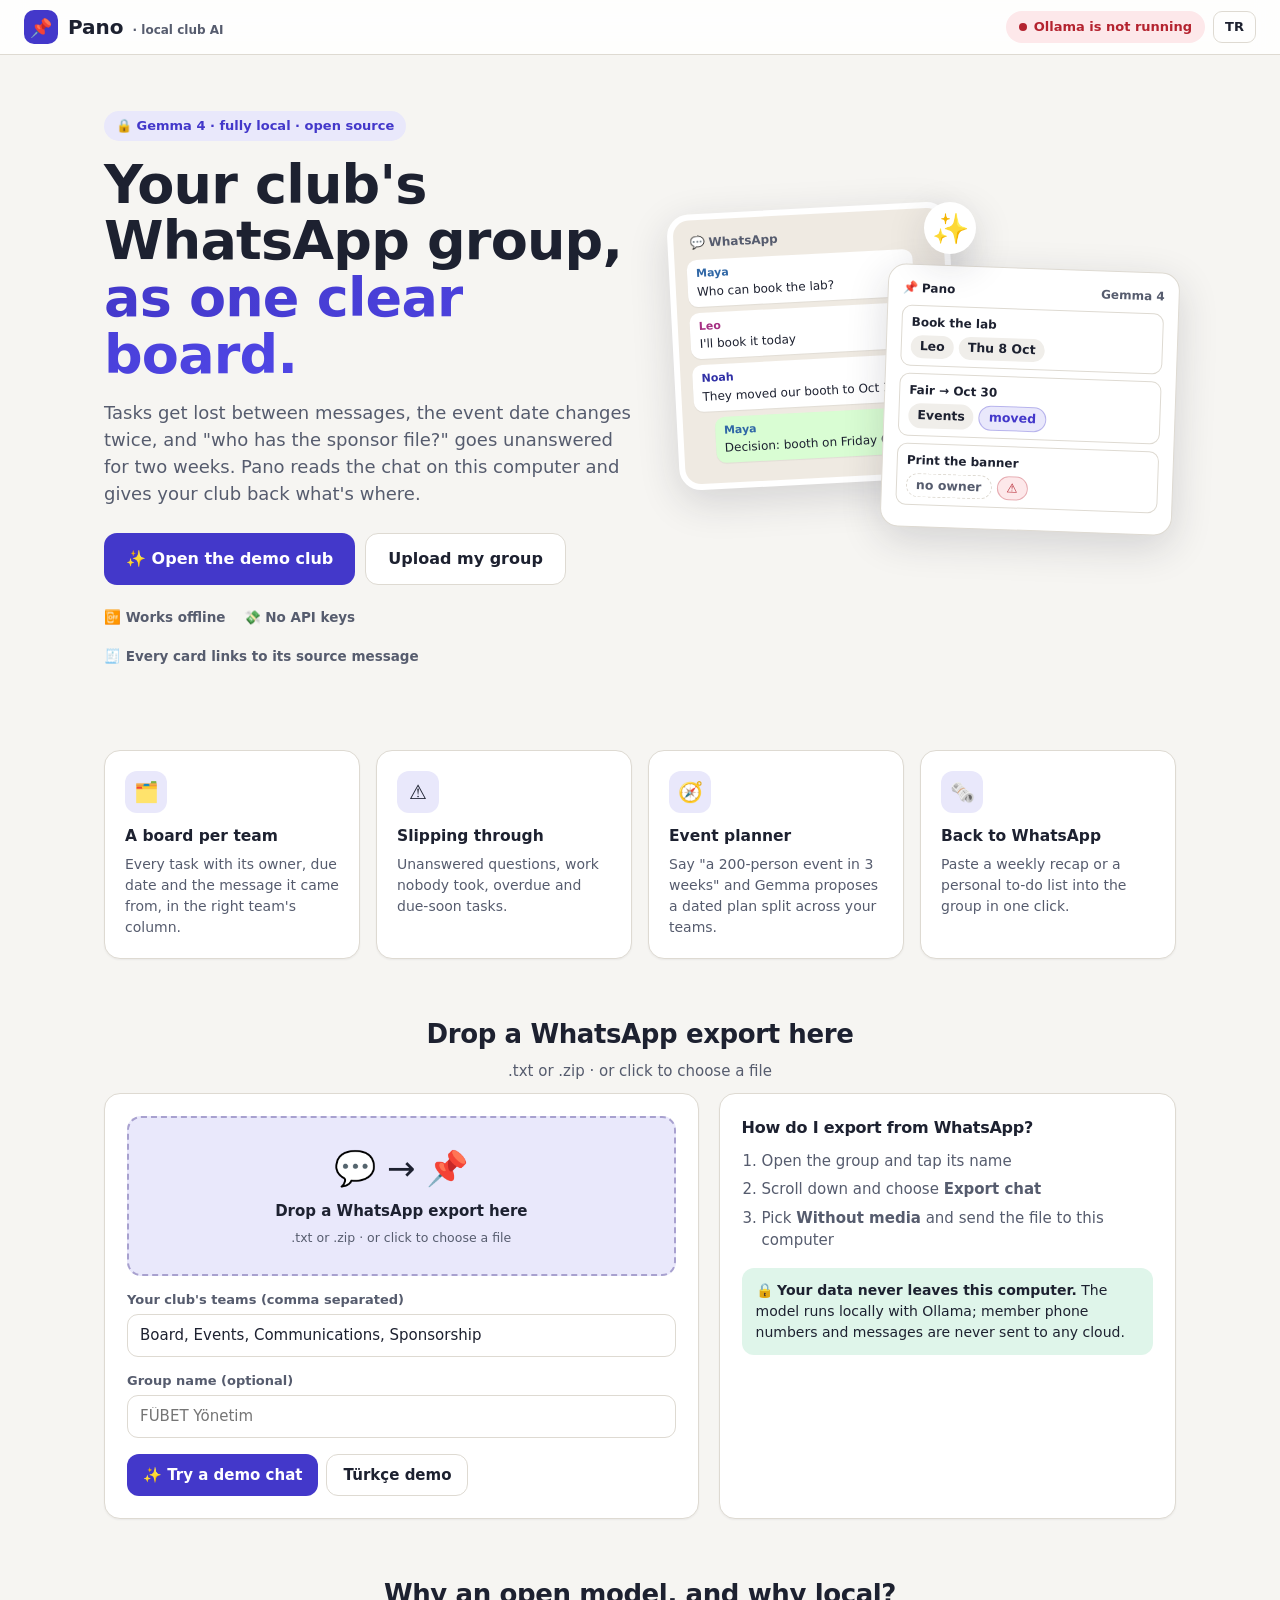
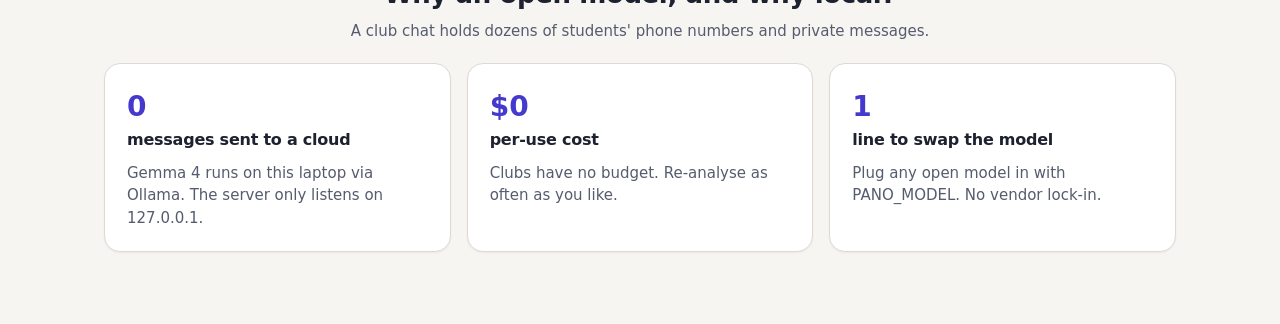
==== commit 6e59c4dc: "G8c: AI review cards with source quotes, labelled buttons, dialog focus handling, drop dark theme Co" ====
--- a/static/index.html
+++ b/static/index.html
@@ -6,7 +6,6 @@
   <title>Pano · Club Board</title>
   <link rel="icon" href="data:image/svg+xml,<svg xmlns='http://www.w3.org/2000/svg' viewBox='0 0 100 100'><text y='.9em' font-size='90'>📌</text></svg>">
   <link rel="stylesheet" href="style.css">
-  <script>try { document.documentElement.dataset.theme = localStorage.getItem("pano.theme") || "light"; } catch {}</script>
 </head>
 <body>
   <header class="topbar">
@@ -17,7 +16,6 @@
     <div id="chat-switch"></div>
     <div class="topbar-right">
       <span id="health" class="badge"></span>
-      <button id="theme" class="ghost small" type="button" aria-label="theme">🌙</button>
       <button id="lang" class="ghost small" type="button"></button>
     </div>
   </header>
--- a/static/style.css
+++ b/static/style.css
@@ -1,58 +1,43 @@
 :root {
-  --bg: #f5f6fb;
+  /* colour */
+  --bg: #f6f5f2;
   --surface: #ffffff;
-  --surface-2: #f1f3f9;
-  --border: #e4e7f0;
-  --text: #161a2b;
-  --muted: #687089;
-  --brand: #5b4bff;
-  --brand-2: #14b8a6;
-  --brand-soft: #eeecff;
-  --accent: #5b4bff;
-  --accent-soft: #eeecff;
-  --warn: #c2620a;
-  --warn-soft: #fff3e3;
-  --danger: #d92d48;
-  --danger-soft: #ffe8ec;
-  --ok: #0f9f6e;
-  --ok-soft: #e1f7ee;
+  --surface-2: #f0eeea;
+  --border: #dedad2;
+  --text: #1d2130;
+  --muted: #565c6e;
+  --brand: #4338ca;
+  --brand-2: #0f766e;
+  --brand-soft: #e9e8fb;
+  --accent: #4338ca;
+  --accent-soft: #e9e8fb;
+  --warn: #8a4b00;
+  --warn-soft: #fff1dc;
+  --danger: #b4232f;
+  --danger-soft: #fde8ea;
+  --ok: #0b6b4a;
+  --ok-soft: #dff5ea;
   --wa-bubble: #ffffff;
   --wa-mine: #d9fdd3;
   --wa-bg: #efeae2;
   --wa-hl: #fff3b0;
-  --radius: 16px;
-  --shadow: 0 1px 2px rgba(22, 26, 43, .04), 0 4px 16px rgba(22, 26, 43, .06);
-  --shadow-lg: 0 12px 40px rgba(40, 30, 120, .14);
-  --grad: linear-gradient(135deg, #5b4bff 0%, #8b5cf6 45%, #14b8a6 100%);
+  /* shape */
+  --r-sm: 8px;
+  --r-md: 12px;
+  --r-lg: 16px;
+  --radius: var(--r-lg);
+  --shadow: 0 1px 2px rgba(29, 33, 48, .06);
+  --shadow-lg: 0 12px 40px rgba(29, 33, 48, .16);
+  --focus: 0 0 0 3px color-mix(in srgb, var(--brand) 35%, transparent);
+  --grad: linear-gradient(135deg, #4338ca 0%, #4f46e5 100%);
+  /* spacing scale */
+  --sp-1: 4px; --sp-2: 8px; --sp-3: 12px; --sp-4: 16px; --sp-5: 24px; --sp-6: 32px;
+  /* type scale (system fonts only: the app never contacts a font server) */
+  --fs-xs: 12.5px; --fs-sm: 13.5px; --fs-md: 15px; --fs-lg: 18px; --fs-xl: 24px; --fs-2xl: 32px;
   font-family: "Segoe UI Variable", "Segoe UI", system-ui, -apple-system, Roboto, "Helvetica Neue", Arial, sans-serif;
   color-scheme: light;
 }
 
-:root[data-theme="dark"] {
-  --bg: #0f1120;
-  --surface: #171a2e;
-  --surface-2: #1f2340;
-  --border: #2b3052;
-  --text: #eceefb;
-  --muted: #9aa1c2;
-  --brand: #8b80ff;
-  --brand-soft: #2a2760;
-  --accent: #8b80ff;
-  --accent-soft: #2a2760;
-  --warn: #f4a340;
-  --warn-soft: #3b2a12;
-  --danger: #ff6b81;
-  --danger-soft: #3d1824;
-  --ok: #34d399;
-  --ok-soft: #12352b;
-  --wa-bubble: #1f2340;
-  --wa-mine: #1d4d3d;
-  --wa-bg: #121528;
-  --wa-hl: #4a4115;
-  --shadow: 0 1px 2px rgba(0, 0, 0, .3);
-  --shadow-lg: 0 12px 40px rgba(0, 0, 0, .4);
-  color-scheme: dark;
-}
 
 * { box-sizing: border-box; }
 html { scroll-behavior: smooth; }
@@ -328,3 +313,113 @@
 .grid2 { display: grid; grid-template-columns: 1fr 1fr; gap: 0 12px; }
 .toast { position: fixed; bottom: 22px; left: 50%; transform: translateX(-50%); background: var(--text); color: var(--bg); padding: 11px 18px; border-radius: 12px; z-index: 60; font-size: 14px; font-weight: 600; box-shadow: var(--shadow-lg); }
 @media (max-width: 640px) { .topbar { padding: 10px 14px; } .page, .home { padding-left: 16px; padding-right: 16px; } #health small { display: none; } }
+
+/* sample banner, section-8 cards, today's focus, welcome */
+.sample-banner { display: flex; align-items: center; justify-content: space-between; gap: 12px; flex-wrap: wrap; margin-bottom: 14px; padding: 10px 14px; border: 1px dashed var(--warn); border-radius: var(--radius); background: color-mix(in srgb, var(--warn) 10%, var(--surface)); }
+.cards4 { grid-template-columns: repeat(4, 1fr); margin-bottom: 8px; }
+@media (max-width: 1100px) { .cards4 { grid-template-columns: repeat(2, 1fr); } }
+@media (max-width: 600px) { .cards4 { grid-template-columns: 1fr; } }
+.card-link { cursor: pointer; transition: transform .12s, box-shadow .12s; }
+.card-link:hover, .card-link:focus-visible { transform: translateY(-2px); outline: 2px solid var(--brand); }
+.kpi .sub.note { margin-top: 6px; font-size: 12px; opacity: .8; }
+.cards-note { margin: 0 0 14px; font-size: 12.5px; }
+.focus { margin-bottom: 18px; }
+.focus-grid { display: grid; grid-template-columns: repeat(4, 1fr); gap: 18px; }
+@media (max-width: 1100px) { .focus-grid { grid-template-columns: repeat(2, 1fr); } }
+@media (max-width: 600px) { .focus-grid { grid-template-columns: 1fr; } }
+.focus-col h4 { margin: 0 0 8px; font-size: 14px; display: flex; gap: 8px; align-items: center; }
+.focus-col .n { background: var(--border); border-radius: 999px; padding: 0 8px; font-size: 12px; }
+.welcome { padding-left: 20px; display: grid; gap: 10px; }
+.welcome p { margin: 2px 0 0; color: var(--muted); }
+
+
+/* =====================================================================
+   Design pass (G8b): one visual direction, driven by the tokens above
+   ===================================================================== */
+:focus-visible { outline: 3px solid var(--brand); outline-offset: 2px; border-radius: var(--r-sm); }
+input:focus, select:focus, textarea:focus { outline: 2px solid var(--brand); box-shadow: var(--focus); }
+.kpi.card-link:focus-visible, .card-link:focus-visible { outline: 3px solid var(--brand); outline-offset: 2px; transform: none; }
+body { font-size: var(--fs-md); }
+.panel, .kpi, .tabs, .progress { border-radius: var(--r-lg); }
+.card, .column, .chip { border-radius: var(--r-md); }
+.chip { border-radius: 999px; font-size: var(--fs-xs); }
+.chip.overdue, .chip.soon, .chip.ai { border: 1px solid color-mix(in srgb, currentColor 30%, transparent); }
+button { border-radius: var(--r-md); }
+button.primary, .btn.primary { background: var(--brand); box-shadow: none; }
+button.primary:hover { box-shadow: 0 2px 8px color-mix(in srgb, var(--brand) 40%, transparent); }
+.logo, .club-ic { background: var(--brand); box-shadow: none; }
+.brand small { color: var(--muted); }
+.muted, .list li small, .page-head .meta { color: var(--muted); }
+.kpi .sub, .kpi .sub.note { opacity: 1; color: var(--muted); font-size: var(--fs-xs); }
+.kpi .sub.note { font-size: var(--fs-xs); border-top: 1px solid var(--border); padding-top: var(--sp-2); margin-top: var(--sp-2); }
+
+/* page header: identity left, one calm row of secondary actions right */
+.page-head { gap: var(--sp-3) var(--sp-4); margin-bottom: var(--sp-4); }
+.page-head .actions { gap: var(--sp-2); }
+.page-head .actions button, .page-head .actions .btn { border-color: transparent; background: var(--surface-2); color: var(--text); }
+.page-head .actions button:hover, .page-head .actions .btn:hover { border-color: var(--border); }
+.page-head .actions .danger { color: var(--danger); background: transparent; }
+.tabs { gap: var(--sp-1); }
+.tabs a.active { background: var(--brand); color: #fff; }
+.tabs a.active .count { background: #fff; color: var(--danger); }
+
+/* the panel answers "what now?" first: today's focus leads, cards support it */
+.focus { border-left: 4px solid var(--brand); margin-bottom: var(--sp-4); padding: var(--sp-4) var(--sp-5); }
+.focus > h3 { font-size: var(--fs-lg); margin-bottom: var(--sp-3); }
+.focus-col h4 { font-size: var(--fs-sm); text-transform: none; letter-spacing: 0; color: var(--text); }
+.focus-col .n { background: var(--brand-soft); color: var(--brand); font-weight: 700; }
+.focus-col .n.zero { background: var(--surface-2); color: var(--muted); }
+.focus-col .list li { padding: var(--sp-2) 0; }
+.focus-col .tag { margin-top: var(--sp-1); }
+.focus .all-clear { margin: 0; padding: var(--sp-3) var(--sp-4); background: var(--ok-soft); color: var(--ok); border-radius: var(--r-md); font-weight: 650; }
+.cards4 { margin-bottom: var(--sp-2); gap: var(--sp-3); }
+.cards4 .kpi { padding: var(--sp-3) var(--sp-4); }
+.cards4 .kpi .val { font-size: var(--fs-2xl); }
+.cards4 .kpi.warn .val { color: var(--warn); }
+.cards-note { margin: var(--sp-2) 0 var(--sp-4); font-size: var(--fs-xs); }
+
+/* lists, empty states, wrapping */
+.empty { border: 1px dashed var(--border); border-radius: var(--r-md); padding: var(--sp-4) var(--sp-3); color: var(--muted); line-height: 1.4; }
+.empty b { display: block; color: var(--text); }
+.card-title, .list li .grow, .msg, .msg .body, .panel, .kpi, .chip, h2, h3, .sample-banner span { overflow-wrap: anywhere; }
+.chip { white-space: normal; }
+pre.report { overflow-wrap: anywhere; background: var(--surface-2); padding: var(--sp-3); border-radius: var(--r-md); }
+.columns, .layout > *, .ov-grid > *, .upload > * { min-width: 0; }
+.sample-banner { border-color: var(--warn); color: var(--text); }
+.review-row { flex-wrap: wrap; }
+.review-row .grow { flex: 1 1 220px; min-width: 0; }
+
+/* narrow screens: nothing may push the page sideways */
+@media (max-width: 700px) {
+  .topbar { flex-wrap: wrap; padding: var(--sp-2) var(--sp-3); gap: var(--sp-2); }
+  #chat-switch { order: 3; flex: 1 1 100%; }
+  #chat-switch select { max-width: 100%; }
+  .topbar-right { margin-left: auto; flex-wrap: wrap; }
+  #app, .page { padding-left: var(--sp-3); padding-right: var(--sp-3); }
+  .page-head .actions { margin-left: 0; width: 100%; }
+  .focus { padding: var(--sp-3); }
+  .layout { grid-template-columns: 1fr; }
+  .modal-box { max-width: calc(100vw - 24px); }
+}
+.focus-col .tag { margin-top: var(--sp-1); display: inline-flex; }
+.focus-col .list li { padding: var(--sp-2) 0; }
+
+/* AI review cards (G8c) */
+.review { max-width: none; }
+.rgrid { display: grid; grid-template-columns: repeat(auto-fill, minmax(min(100%, 340px), 1fr)); gap: var(--sp-3); align-items: start; }
+.rgrid .rcard { margin-bottom: 0; }
+.review h3 { display: flex; align-items: center; gap: var(--sp-2); margin: var(--sp-5) 0 var(--sp-3); font-size: var(--fs-md); }
+.review h3 .n { background: var(--brand-soft); color: var(--brand); border-radius: 999px; padding: 0 var(--sp-2); font-size: var(--fs-xs); font-weight: 700; }
+.rcard { background: var(--surface); border: 1px solid var(--border); border-radius: var(--r-lg); padding: var(--sp-4); margin-bottom: var(--sp-3); box-shadow: var(--shadow); }
+.rcard header { display: flex; gap: var(--sp-2); flex-wrap: wrap; align-items: center; }
+.rtitle { margin: var(--sp-2) 0 var(--sp-1); font-size: var(--fs-lg); line-height: 1.3; overflow-wrap: anywhere; }
+.rmeta { margin: 0; color: var(--muted); font-size: var(--fs-sm); }
+.srcbox { margin: var(--sp-3) 0; padding: var(--sp-2) var(--sp-3); background: var(--surface-2); border-left: 4px solid var(--border); border-radius: var(--r-sm); font-size: var(--fs-sm); }
+.srcbox p { margin: var(--sp-1) 0 0; white-space: pre-wrap; overflow-wrap: anywhere; }
+.srcmeta { color: var(--muted); font-size: var(--fs-xs); }
+.ractions { display: flex; gap: var(--sp-2); flex-wrap: wrap; }
+.ractions button { min-height: 36px; }
+.ractions button:disabled { opacity: 1; background: var(--surface-2); color: var(--muted); border-style: dashed; cursor: not-allowed; }
+.rwhy { margin: var(--sp-2) 0 0; color: var(--danger); font-size: var(--fs-xs); }
+.diff { margin: var(--sp-1) 0 0; padding-left: var(--sp-5); font-size: var(--fs-sm); }
+.review-empty { padding: var(--sp-5) var(--sp-4); }
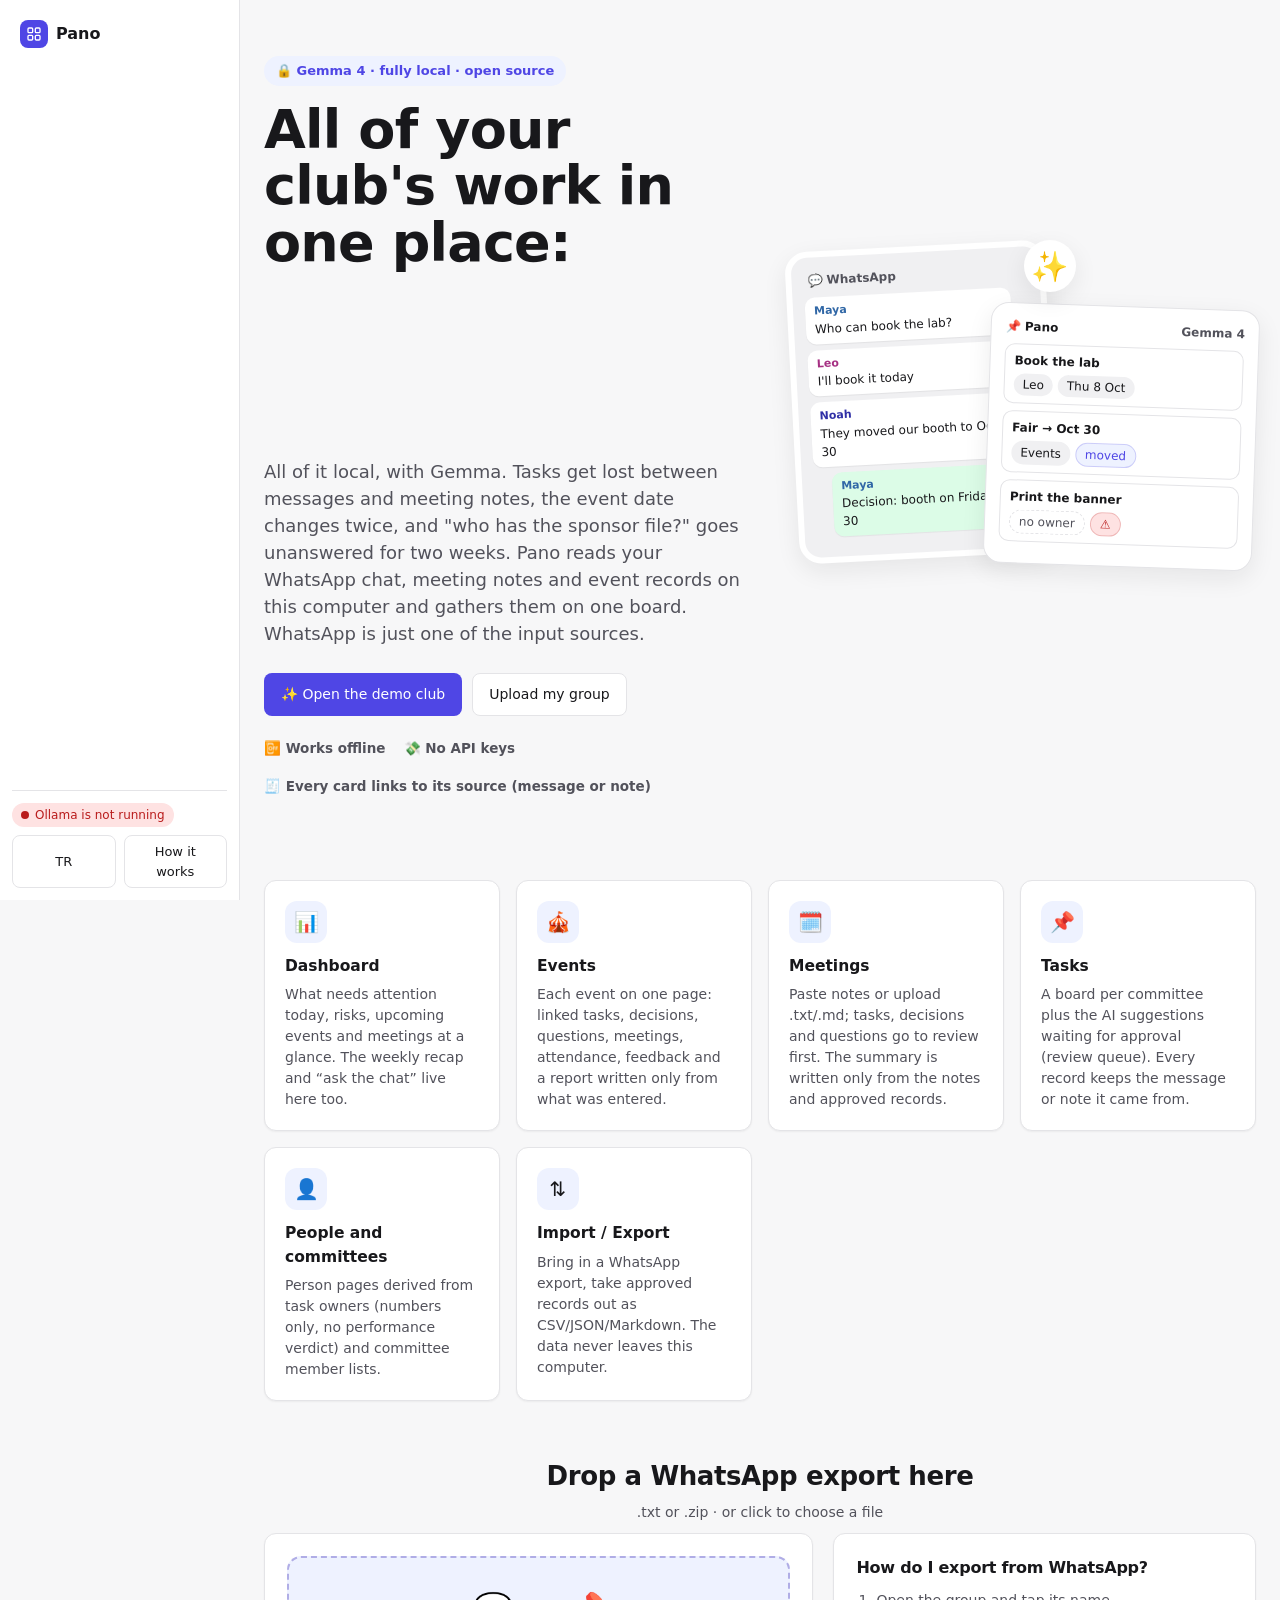
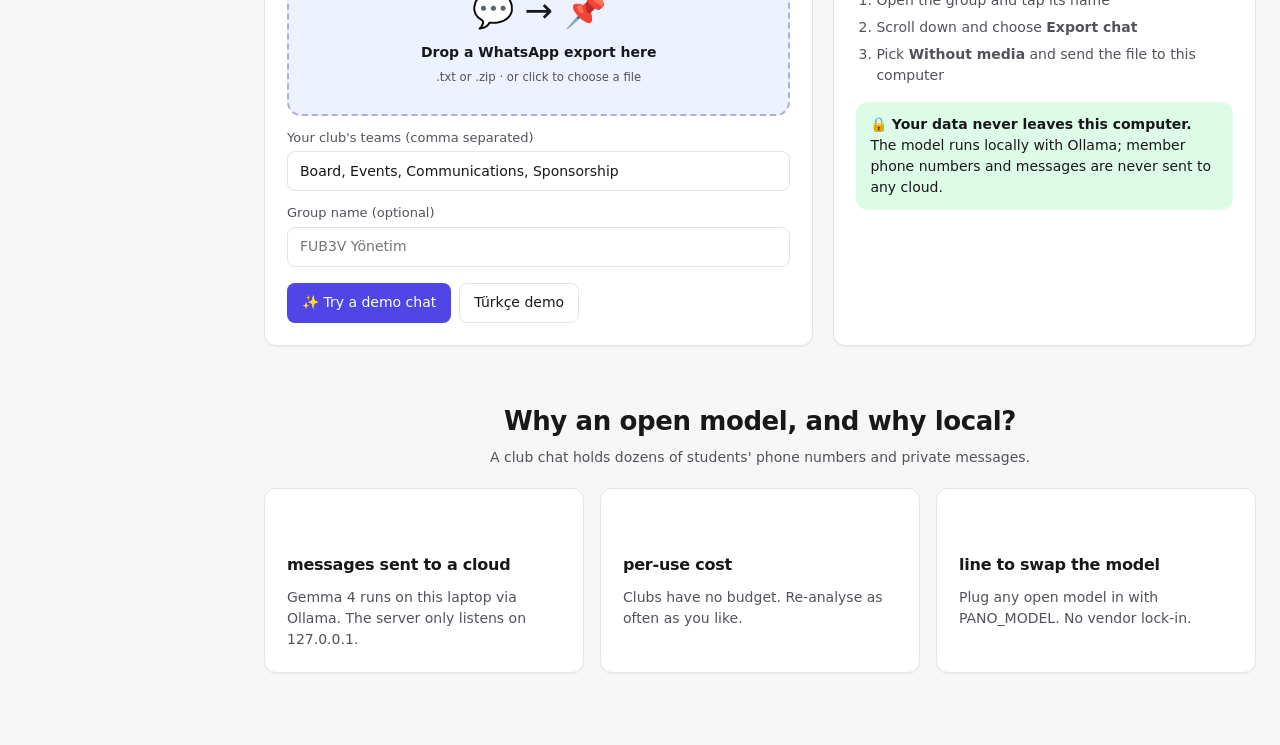
==== commit 319f9fb0: "UI: sidebar and quiet page header" ====
--- a/static/index.html
+++ b/static/index.html
@@ -4,22 +4,34 @@
   <meta charset="utf-8">
   <meta name="viewport" content="width=device-width, initial-scale=1">
   <title>Pano · Club Board</title>
-  <link rel="icon" href="data:image/svg+xml,<svg xmlns='http://www.w3.org/2000/svg' viewBox='0 0 100 100'><text y='.9em' font-size='90'>📌</text></svg>">
+  <link rel="icon" href="data:image/svg+xml,<svg xmlns='http://www.w3.org/2000/svg' viewBox='0 0 16 16'><rect width='16' height='16' rx='4' fill='%234f46e5'/></svg>">
   <link rel="stylesheet" href="style.css">
 </head>
 <body>
-  <header class="topbar">
-    <a class="brand" href="#/">
-      <span class="logo">📌</span>
-      <span>Pano <small>· local club AI</small></span>
-    </a>
-    <div id="chat-switch"></div>
-    <div class="topbar-right">
-      <span id="health" class="badge"></span>
-      <button id="lang" class="ghost small" type="button"></button>
+  <div class="frame">
+    <aside class="sidebar" id="sidebar">
+      <a class="brand" href="#/">
+        <span class="logo" aria-hidden="true"><svg viewBox="0 0 24 24" width="16" height="16" fill="none" stroke="#fff" stroke-width="2" stroke-linecap="round" stroke-linejoin="round"><rect x="3" y="3" width="7" height="7" rx="1.5"></rect><rect x="14" y="3" width="7" height="7" rx="1.5"></rect><rect x="3" y="14" width="7" height="7" rx="1.5"></rect><rect x="14" y="14" width="7" height="7" rx="1.5"></rect></svg></span>
+        <span>Pano</span>
+      </a>
+      <div id="chat-switch"></div>
+      <nav id="side-nav" class="side-nav"></nav>
+      <div class="side-foot">
+        <span id="health" class="badge"></span>
+        <div class="side-foot-row">
+          <button id="lang" class="ghost small" type="button"></button>
+          <button id="btn-help" class="ghost small" type="button"></button>
+        </div>
+      </div>
+    </aside>
+    <div class="workspace">
+      <div class="mobile-bar">
+        <button type="button" class="ghost icon-btn" id="nav-toggle" aria-label="Menu"><svg viewBox="0 0 24 24" width="18" height="18" fill="none" stroke="currentColor" stroke-width="2" stroke-linecap="round"><path d="M4 7h16M4 12h16M4 17h16"></path></svg></button>
+        <a class="brand" href="#/">Pano</a>
+      </div>
+      <main id="app"></main>
     </div>
-  </header>
-  <main id="app"></main>
+  </div>
   <div id="modal" class="modal" hidden></div>
   <div id="toast" class="toast" hidden></div>
   <script src="app.js"></script>
--- a/static/style.css
+++ b/static/style.css
@@ -1,51 +1,64 @@
 :root {
-  /* colour */
-  --bg: #f6f5f2;
+  /* neutral gray 50–900, one indigo accent, semantic colours on a light ground */
+  --gray-50: #f7f7f8;
+  --gray-100: #f0f0f2;
+  --gray-200: #e4e4e7;
+  --gray-300: #d4d4d8;
+  --gray-400: #a1a1aa;
+  --gray-500: #71717a;
+  --gray-600: #52525b;
+  --gray-700: #3f3f46;
+  --gray-800: #27272a;
+  --gray-900: #18181b;
+  --bg: var(--gray-50);
   --surface: #ffffff;
-  --surface-2: #f0eeea;
-  --border: #dedad2;
-  --text: #1d2130;
-  --muted: #565c6e;
-  --brand: #4338ca;
-  --brand-2: #0f766e;
-  --brand-soft: #e9e8fb;
-  --accent: #4338ca;
-  --accent-soft: #e9e8fb;
-  --warn: #8a4b00;
-  --warn-soft: #fff1dc;
-  --danger: #b4232f;
-  --danger-soft: #fde8ea;
-  --ok: #0b6b4a;
-  --ok-soft: #dff5ea;
+  --surface-2: var(--gray-100);
+  --border: var(--gray-200);
+  --text: var(--gray-900);
+  --muted: var(--gray-600);
+  --brand: #4f46e5;
+  --brand-2: #4338ca;
+  --brand-soft: #eef2ff;
+  --accent: #4f46e5;
+  --accent-soft: #eef2ff;
+  --ok: #166534;
+  --ok-soft: #dcfce7;
+  --warn: #92400e;
+  --warn-soft: #fef3c7;
+  --danger: #b91c1c;
+  --danger-soft: #fee2e2;
+  --info: #1e40af;
+  --info-soft: #dbeafe;
   --wa-bubble: #ffffff;
-  --wa-mine: #d9fdd3;
-  --wa-bg: #efeae2;
-  --wa-hl: #fff3b0;
-  /* shape */
+  --wa-mine: #dcfce7;
+  --wa-bg: var(--gray-100);
+  --wa-hl: #fef3c7;
+  /* 8 controls, 12 cards, full pill for badges */
   --r-sm: 8px;
   --r-md: 12px;
-  --r-lg: 16px;
-  --radius: var(--r-lg);
-  --shadow: 0 1px 2px rgba(29, 33, 48, .06);
-  --shadow-lg: 0 12px 40px rgba(29, 33, 48, .16);
-  --focus: 0 0 0 3px color-mix(in srgb, var(--brand) 35%, transparent);
-  --grad: linear-gradient(135deg, #4338ca 0%, #4f46e5 100%);
-  /* spacing scale */
-  --sp-1: 4px; --sp-2: 8px; --sp-3: 12px; --sp-4: 16px; --sp-5: 24px; --sp-6: 32px;
-  /* type scale (system fonts only: the app never contacts a font server) */
-  --fs-xs: 12.5px; --fs-sm: 13.5px; --fs-md: 15px; --fs-lg: 18px; --fs-xl: 24px; --fs-2xl: 32px;
-  font-family: "Segoe UI Variable", "Segoe UI", system-ui, -apple-system, Roboto, "Helvetica Neue", Arial, sans-serif;
+  --r-lg: 12px;
+  --radius: 12px;
+  --shadow: 0 1px 2px rgba(24, 24, 27, .05);
+  --shadow-lg: 0 8px 24px rgba(24, 24, 27, .08);
+  --focus: 0 0 0 3px color-mix(in srgb, var(--accent) 35%, transparent);
+  --grad: none;
+  /* 4 / 8 / 12 / 16 / 24 / 32 / 48 */
+  --sp-1: 4px; --sp-2: 8px; --sp-3: 12px; --sp-4: 16px; --sp-5: 24px; --sp-6: 32px; --sp-7: 48px;
+  /* 12 / 13 / 14 / 16 / 20 / 24 / 32 */
+  --fs-xs: 12px; --fs-sm: 13px; --fs-md: 14px; --fs-lg: 16px; --fs-xl: 20px; --fs-2xl: 24px; --fs-3xl: 32px;
+  font-family: system-ui, -apple-system, "Segoe UI", Roboto, "Helvetica Neue", Arial, sans-serif;
   color-scheme: light;
 }
 
 
 * { box-sizing: border-box; }
 html { scroll-behavior: smooth; }
-body { margin: 0; background: var(--bg); color: var(--text); font-size: 15px; line-height: 1.5; -webkit-font-smoothing: antialiased; }
-a { color: inherit; }
+body { margin: 0; background: var(--bg); color: var(--text); font-size: 14px; font-weight: 400; line-height: 1.5; -webkit-font-smoothing: antialiased; }
+a { color: inherit; text-decoration: none; }
+a:hover { color: var(--accent); }
 button, input, select, textarea { font: inherit; color: inherit; }
 [hidden] { display: none !important; }
-h1, h2, h3 { letter-spacing: -.015em; }
+h1, h2, h3 { letter-spacing: -.015em; font-weight: 600; text-decoration: none; }
 
 /* ---------- top bar ---------- */
 .topbar {
@@ -60,8 +73,8 @@
 #chat-switch select { max-width: 280px; }
 .topbar-right { display: flex; align-items: center; gap: 8px; }
 .badge {
-  display: inline-flex; align-items: center; gap: 7px; white-space: nowrap; padding: 5px 12px; border-radius: 999px;
-  font-size: 13px; font-weight: 600; background: var(--surface-2); color: var(--muted); border: 1px solid var(--border);
+  display: inline-flex; align-items: center; gap: 6px; white-space: nowrap; padding: 2px 8px; border-radius: 999px;
+  font-size: 12px; font-weight: 500; background: var(--surface-2); color: var(--muted); border: 1px solid var(--border);
 }
 .badge small { font-weight: 500; opacity: .8; }
 .badge .dot { width: 8px; height: 8px; border-radius: 50%; background: var(--muted); }
@@ -75,25 +88,28 @@
 
 /* ---------- controls ---------- */
 button, .btn {
-  cursor: pointer; border: 1px solid var(--border); background: var(--surface); padding: 9px 16px;
-  border-radius: 11px; font-weight: 600; text-decoration: none; display: inline-flex; align-items: center; gap: 6px;
-  transition: transform .08s, box-shadow .15s, border-color .15s, background .15s;
-}
-button:hover, .btn:hover { border-color: color-mix(in srgb, var(--brand) 45%, var(--border)); }
-button:active { transform: translateY(1px); }
-button.primary, .btn.primary { background: var(--grad); border: none; color: #fff; box-shadow: 0 4px 14px rgba(91, 75, 255, .35); }
-button.primary:hover { box-shadow: 0 6px 20px rgba(91, 75, 255, .45); }
+  cursor: pointer; border: 1px solid var(--border); background: var(--surface); padding: 8px 14px;
+  min-height: 40px; border-radius: 8px; font-weight: 500; font-size: 14px; text-decoration: none;
+  display: inline-flex; align-items: center; justify-content: center; gap: 8px;
+  transition: background .15s ease-out, border-color .15s ease-out, color .15s ease-out;
+}
+button:hover, .btn:hover { border-color: var(--gray-300); background: var(--gray-50); }
+button:active { transform: none; }
+button.primary, .btn.primary { background: var(--accent); border-color: transparent; color: #fff; box-shadow: none; }
+button.primary:hover, .btn.primary:hover { background: var(--brand-2); color: #fff; }
+button.secondary, .btn.secondary { background: var(--surface); color: var(--text); border-color: var(--border); }
 button.ghost, .btn.ghost { background: transparent; }
-button.small, .btn.small { padding: 5px 11px; font-size: 13px; border-radius: 9px; }
+button.small, .btn.small { min-height: 40px; padding: 6px 12px; font-size: 13px; border-radius: 8px; }
 button.danger { color: var(--danger); }
-button.big { padding: 13px 22px; font-size: 16px; border-radius: 13px; }
-button:disabled { opacity: .55; cursor: progress; }
-input[type=text], input[type=date], select, textarea {
-  border: 1px solid var(--border); background: var(--surface); border-radius: 11px; padding: 9px 12px; width: 100%;
+button.big { padding: 10px 16px; font-size: 14px; border-radius: 8px; }
+button:disabled, .btn:disabled { opacity: .45; cursor: not-allowed; }
+input[type=text], input[type=date], input[type=time], input[type=number], select, textarea {
+  border: 1px solid var(--border); background: var(--surface); border-radius: 8px; padding: 8px 12px; width: 100%;
+  min-height: 40px; font-size: 14px;
 }
 textarea { resize: vertical; min-height: 84px; }
-input:focus, select:focus, textarea:focus, button:focus-visible { outline: 2px solid var(--brand); outline-offset: 1px; }
-label { display: block; font-size: 13px; font-weight: 600; color: var(--muted); margin: 14px 0 5px; }
+input:focus, select:focus, textarea:focus, button:focus-visible { outline: 2px solid var(--accent); outline-offset: 2px; }
+label { display: block; font-size: 13px; font-weight: 500; color: var(--muted); margin: 12px 0 4px; }
 
 /* ---------- home ---------- */
 .home { max-width: 1120px; margin: 0 auto; padding: 0 24px 72px; }
@@ -274,6 +290,13 @@
 
 /* ---------- planner / summary / ask ---------- */
 .narrow { max-width: 860px; }
+.narrow.wide { max-width: 1040px; }
+.muted.small { font-size: 12.5px; }
+.tscroll { overflow-x: auto; }
+.atable { width: 100%; border-collapse: collapse; font-size: 14px; background: var(--surface); }
+.atable th, .atable td { text-align: left; padding: 9px 10px; border-top: 1px solid var(--border); vertical-align: top; }
+.atable thead th { color: var(--muted); font-size: 12.5px; border-top: none; }
+.insight { white-space: pre-wrap; background: var(--surface); border: 1px solid var(--border); border-radius: var(--radius); padding: 12px 14px; }
 .planner-box { display: flex; flex-direction: column; gap: 10px; }
 .plan-head { display: flex; justify-content: space-between; align-items: center; gap: 10px; flex-wrap: wrap; margin: 18px 0 10px; }
 .plan-head h3 { margin: 0; }
@@ -340,13 +363,14 @@
 input:focus, select:focus, textarea:focus { outline: 2px solid var(--brand); box-shadow: var(--focus); }
 .kpi.card-link:focus-visible, .card-link:focus-visible { outline: 3px solid var(--brand); outline-offset: 2px; transform: none; }
 body { font-size: var(--fs-md); }
-.panel, .kpi, .tabs, .progress { border-radius: var(--r-lg); }
-.card, .column, .chip { border-radius: var(--r-md); }
-.chip { border-radius: 999px; font-size: var(--fs-xs); }
-.chip.overdue, .chip.soon, .chip.ai { border: 1px solid color-mix(in srgb, currentColor 30%, transparent); }
-button { border-radius: var(--r-md); }
-button.primary, .btn.primary { background: var(--brand); box-shadow: none; }
-button.primary:hover { box-shadow: 0 2px 8px color-mix(in srgb, var(--brand) 40%, transparent); }
+.panel, .kpi, .tabs, .progress { border-radius: var(--r-lg); border: 1px solid var(--border); box-shadow: var(--shadow); }
+.card, .column { border-radius: var(--r-md); border: 1px solid var(--border); box-shadow: var(--shadow); }
+.chip { border-radius: 999px; font-size: var(--fs-xs); font-weight: 500; }
+.chip.overdue, .chip.soon, .chip.ai { border: 1px solid color-mix(in srgb, currentColor 22%, transparent); }
+.chip.ai { background: var(--accent-soft); color: var(--accent); }
+button, .btn { border-radius: var(--r-sm); }
+button.primary, .btn.primary { background: var(--accent); box-shadow: none; }
+button.primary:hover, .btn.primary:hover { box-shadow: none; background: var(--brand-2); }
 .logo, .club-ic { background: var(--brand); box-shadow: none; }
 .brand small { color: var(--muted); }
 .muted, .list li small, .page-head .meta { color: var(--muted); }
@@ -423,3 +447,87 @@
 .rwhy { margin: var(--sp-2) 0 0; color: var(--danger); font-size: var(--fs-xs); }
 .diff { margin: var(--sp-1) 0 0; padding-left: var(--sp-5); font-size: var(--fs-sm); }
 .review-empty { padding: var(--sp-5) var(--sp-4); }
+
+.list li.unit-row { flex-wrap: wrap; align-items: center; }
+.list li.unit-row > input[data-unit] { flex: 1; }
+.list li.unit-row .unit-members { flex-basis: 100%; font-size: 13px; }
+
+.meeting-card { display: block; margin-bottom: var(--sp-3); text-decoration: none; color: inherit; }
+.meeting-card .meta { display: flex; flex-wrap: wrap; gap: 6px; margin: 6px 0; align-items: center; }
+.narrow .meta { display: flex; flex-wrap: wrap; gap: 6px; align-items: center; margin-bottom: var(--sp-3); }
+
+/* second-level menu under a group */
+.tabs.sub { background: transparent; border: 0; box-shadow: none; padding: 0 5px; margin: -8px 0 var(--sp-3, 14px); }
+.tabs.sub a { padding: 6px 12px; font-size: 13.5px; }
+.tabs.sub a.active { background: var(--brand-soft); color: var(--brand); }
+
+/* sidebar + page header */
+.frame { display: flex; min-height: 100vh; align-items: stretch; }
+.sidebar {
+  width: 240px; flex: none; position: sticky; top: 0; height: 100vh; z-index: 30;
+  display: flex; flex-direction: column; gap: 8px; padding: 16px 12px 12px;
+  background: var(--surface); border-right: 1px solid var(--border); overflow: auto;
+}
+.sidebar .brand { font-size: 16px; font-weight: 600; gap: 8px; padding: 4px 8px; }
+.sidebar .logo { width: 28px; height: 28px; border-radius: 8px; }
+.workspace { flex: 1; min-width: 0; }
+.mobile-bar { display: none; }
+.side-nav { display: flex; flex-direction: column; gap: 2px; }
+.side-label { font-size: 12px; font-weight: 500; color: var(--muted); padding: 14px 10px 4px; letter-spacing: 0; text-transform: none; }
+.side-nav a {
+  display: flex; align-items: center; gap: 8px; min-height: 40px; padding: 8px 10px;
+  border-radius: 8px; color: var(--text); font-weight: 500; font-size: 14px;
+}
+.side-nav a:hover { background: var(--gray-100); color: var(--text); }
+.side-nav a.active { background: var(--accent-soft); color: var(--accent); }
+.side-count {
+  margin-left: auto; font-size: 12px; font-weight: 500; color: var(--muted);
+  background: var(--gray-100); border-radius: 999px; padding: 0 6px; min-width: 20px; text-align: center;
+}
+.side-nav a.active .side-count { background: #fff; color: var(--accent); }
+.side-foot { margin-top: auto; display: flex; flex-direction: column; gap: 8px; padding-top: 12px; border-top: 1px solid var(--border); }
+.side-foot .badge { align-self: flex-start; max-width: 100%; }
+.side-foot-row { display: flex; gap: 8px; }
+.side-foot-row button { flex: 1; }
+#chat-switch select { max-width: none; width: 100%; }
+.page-head { align-items: flex-start; margin-bottom: 16px; }
+.page-title { min-width: 0; }
+.page-title h2 { font-size: 24px; font-weight: 600; line-height: 1.25; }
+.page-title .crumb { margin: 0 0 4px; font-size: 13px; color: var(--muted); }
+.page-title .crumb a { color: var(--muted); }
+.page-title .meta { display: block; }
+.page-actions { margin-left: auto; display: flex; gap: 8px; align-items: center; flex: none; }
+.icon-btn { width: 40px; min-width: 40px; padding: 0; }
+.more { position: relative; }
+.more-menu {
+  position: absolute; right: 0; top: calc(100% + 4px); z-index: 40; min-width: 220px;
+  background: var(--surface); border: 1px solid var(--border); border-radius: 12px;
+  box-shadow: var(--shadow-lg); padding: 4px; display: flex; flex-direction: column;
+}
+.more-menu[hidden] { display: none; }
+.more-menu button {
+  width: 100%; justify-content: flex-start; background: transparent; border-color: transparent;
+  font-weight: 500;
+}
+.more-menu button.danger { color: var(--danger); margin-top: 4px; border-top: 1px solid var(--border); border-radius: 0 0 8px 8px; }
+.more-menu button:hover { background: var(--gray-100); }
+.more-menu button.danger:hover { background: var(--danger-soft); }
+.segment {
+  display: inline-flex; gap: 2px; padding: 2px; margin: 0 0 16px;
+  background: var(--gray-100); border-radius: 8px;
+}
+.segment a { min-height: 32px; padding: 6px 12px; border-radius: 6px; font-size: 13px; font-weight: 500; color: var(--muted); display: inline-flex; align-items: center; }
+.segment a.on, .segment a:hover { background: var(--surface); color: var(--text); }
+.segment a.on { box-shadow: var(--shadow); }
+@media (max-width: 800px) {
+  .frame { display: block; }
+  .mobile-bar {
+    display: flex; align-items: center; gap: 8px; position: sticky; top: 0; z-index: 25;
+    padding: 8px 12px; background: var(--surface); border-bottom: 1px solid var(--border);
+  }
+  .sidebar {
+    position: fixed; left: 0; top: 0; transform: translateX(-105%);
+    transition: transform .18s ease-out; box-shadow: none;
+  }
+  .sidebar.open { transform: none; box-shadow: var(--shadow-lg); }
+}
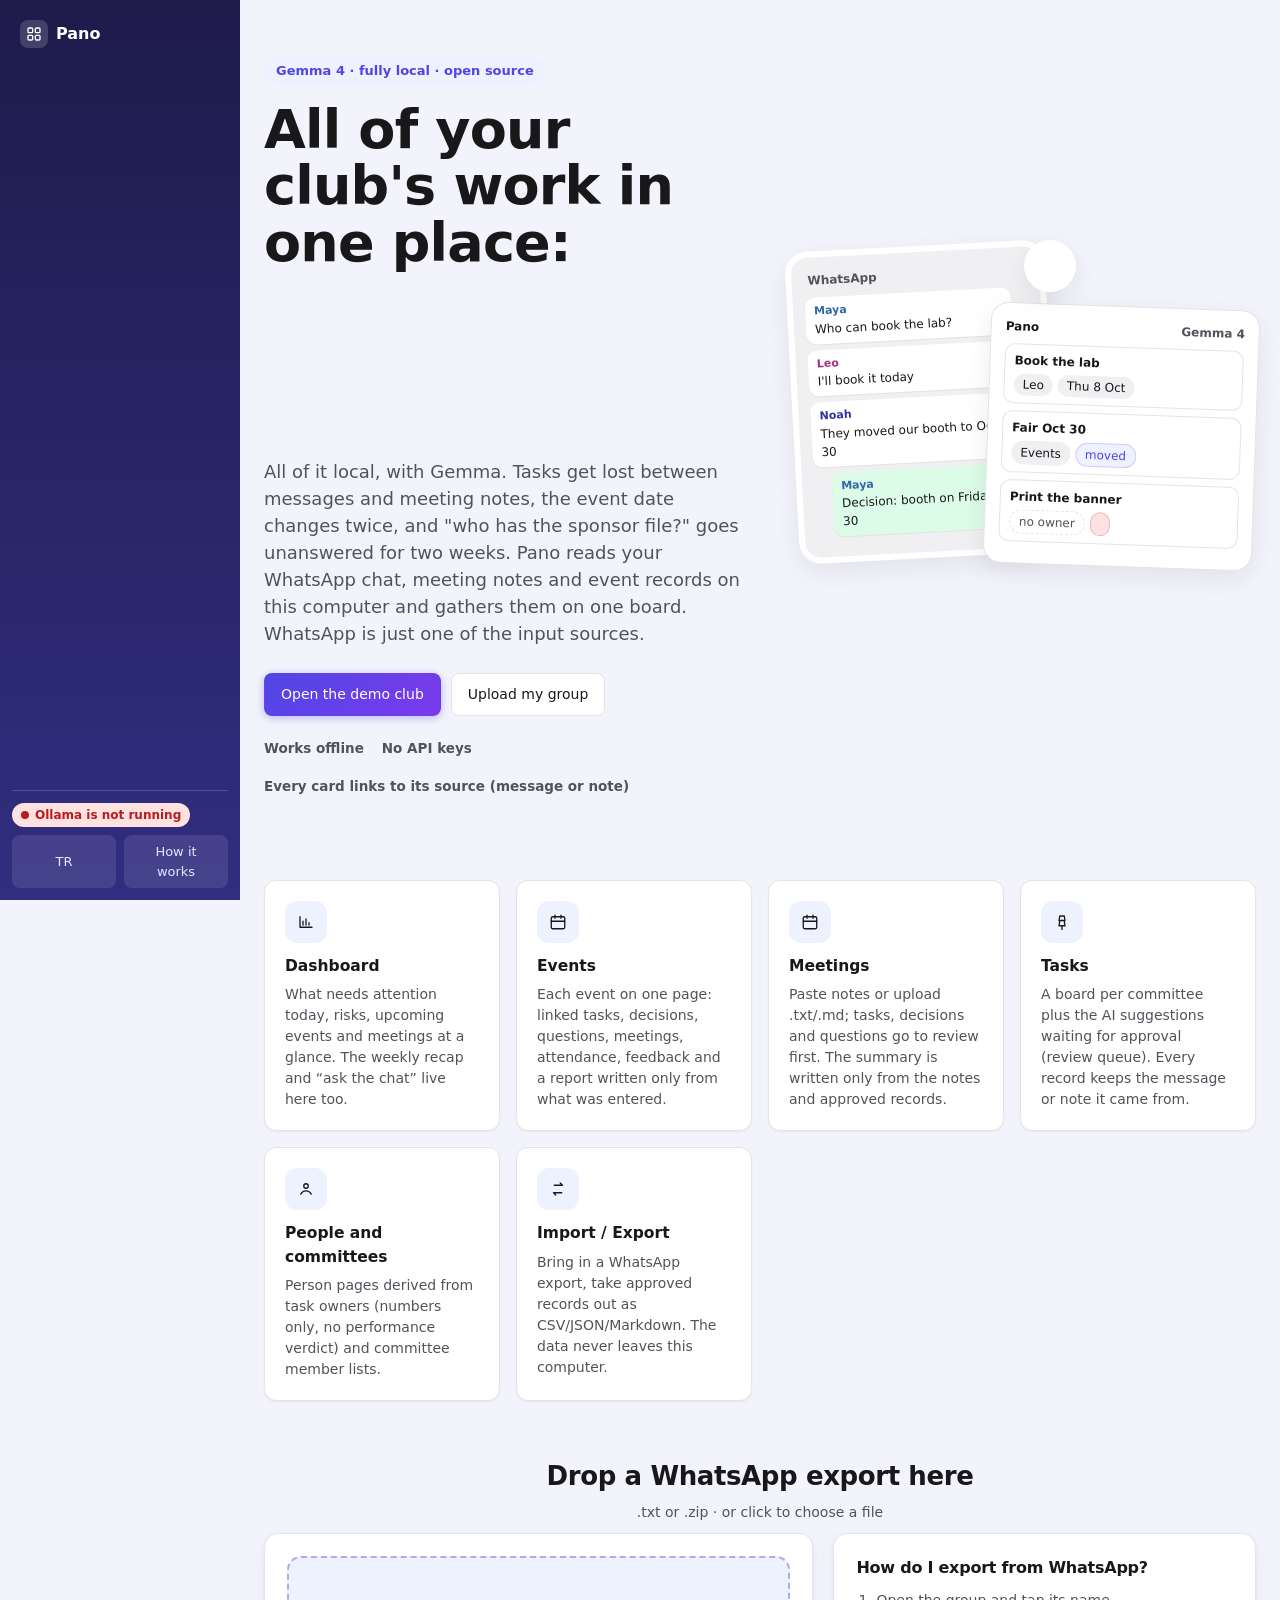
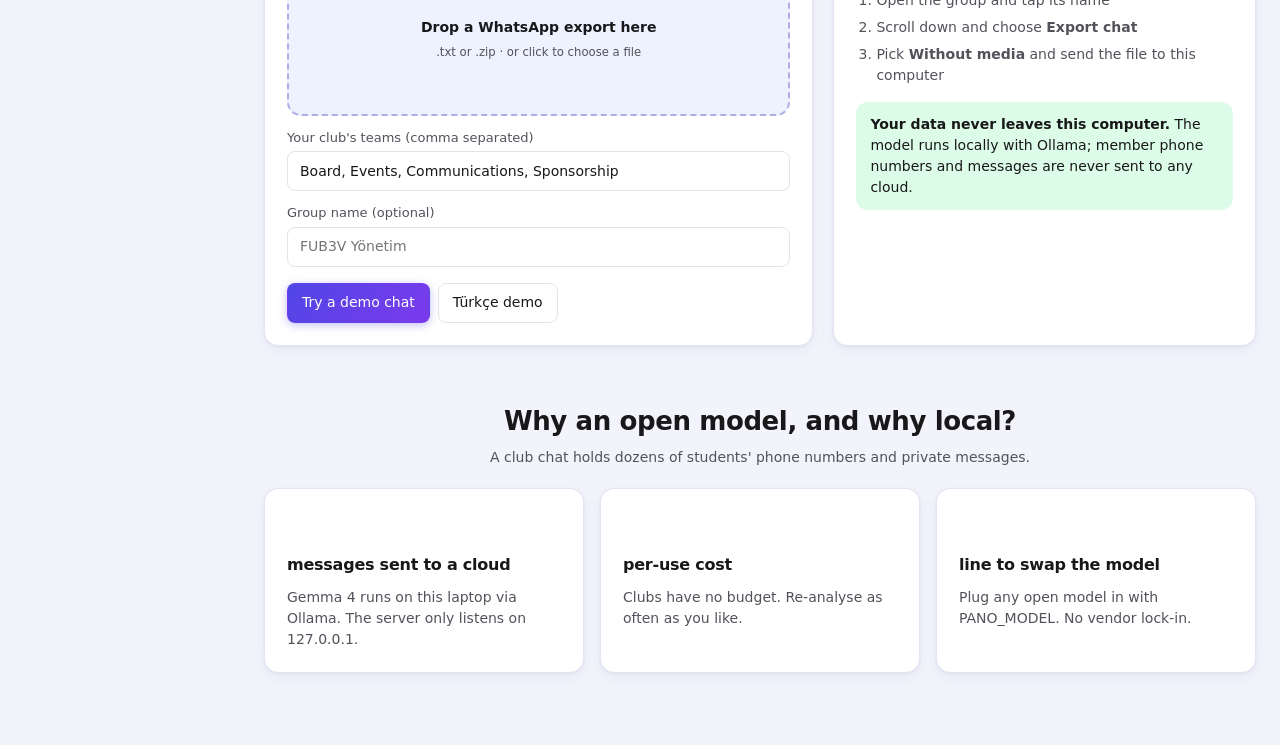
==== commit 5cc2ceda: "Local sign-in/sign-out, UI polish, regenerated sample insight, docs Co-Authored-By: Claude Sonnet 5." ====
--- a/static/index.html
+++ b/static/index.html
@@ -22,6 +22,7 @@
           <button id="lang" class="ghost small" type="button"></button>
           <button id="btn-help" class="ghost small" type="button"></button>
         </div>
+        <button id="btn-logout" class="ghost small logout" type="button" hidden></button>
       </div>
     </aside>
     <div class="workspace">
--- a/static/style.css
+++ b/static/style.css
@@ -531,3 +531,148 @@
   }
   .sidebar.open { transform: none; box-shadow: var(--shadow-lg); }
 }
+.ico { width: 16px; height: 16px; display: inline-block; vertical-align: -3px; flex: none; }
+.feature .ic .ico, .side-nav .ico { width: 18px; height: 18px; }
+
+/* overview */
+.ov-hello { margin: 0 0 16px; color: var(--muted); font-size: 14px; }
+.stat-grid { display: grid; grid-template-columns: repeat(4, minmax(0, 1fr)); gap: 12px; margin-bottom: 16px; }
+button.stat {
+  display: flex; flex-direction: column; align-items: flex-start; justify-content: center;
+  width: 100%; min-height: 88px; padding: 16px; text-align: left;
+  background: var(--surface); border: 1px solid var(--border); border-radius: 12px; box-shadow: var(--shadow);
+}
+button.stat:hover { border-color: var(--gray-300); background: var(--surface); }
+button.stat .num { font-size: 32px; font-weight: 600; line-height: 1.1; color: var(--text); }
+button.stat .lbl { display: flex; align-items: center; gap: 8px; margin-top: 4px; font-size: 13px; font-weight: 500; color: var(--muted); }
+.stat-dot { width: 8px; height: 8px; border-radius: 999px; flex: none; background: var(--muted); }
+.stat-dot.bad { background: var(--danger); }
+.stat-dot.warn { background: var(--warn); }
+.stat-dot.info { background: var(--info); }
+.stat-dot.accent { background: var(--accent); }
+.split { display: grid; grid-template-columns: minmax(0, 1.3fr) minmax(0, 1fr); gap: 16px; align-items: start; }
+.stack { display: flex; flex-direction: column; gap: 16px; }
+.empty-quiet { display: flex; flex-direction: column; align-items: flex-start; gap: 8px; padding: 4px 0; color: var(--muted); }
+.empty-quiet p { margin: 0; }
+@media (max-width: 900px) {
+  .stat-grid { grid-template-columns: repeat(2, minmax(0, 1fr)); }
+  .split { grid-template-columns: 1fr; }
+}
+
+/* kanban + missed drawer */
+.board-filters { flex-wrap: nowrap; overflow-x: auto; }
+.board-filters > * { flex: none; }
+.board-scroll { overflow-x: auto; padding-bottom: 8px; }
+.board-scroll .columns { display: flex; gap: 12px; align-items: stretch; min-width: 100%; }
+.board-scroll .column { flex: 1 0 240px; display: flex; flex-direction: column; }
+.board-scroll .column.questions { flex-basis: 100%; }
+.column-head .icon-btn { width: 40px; min-width: 40px; min-height: 40px; }
+.card-title {
+  overflow-wrap: break-word; word-break: normal;
+  display: -webkit-box; -webkit-line-clamp: 2; -webkit-box-orient: vertical; overflow: hidden;
+}
+.card.done { opacity: .55; }
+.card.done .card-title { text-decoration: line-through; text-decoration-thickness: 1px; color: var(--muted); }
+.due.late { display: inline-flex; align-items: center; gap: 4px; color: var(--muted); font-size: 12px; font-weight: 500; }
+.due.late time { color: var(--danger); font-weight: 600; }
+.drawer-back { position: fixed; inset: 0; background: rgba(24, 24, 27, .28); z-index: 45; }
+.drawer-back[hidden], .drawer[hidden] { display: none; }
+.drawer {
+  position: fixed; top: 0; right: 0; z-index: 46; width: min(400px, 100%); height: 100vh;
+  display: flex; flex-direction: column; background: var(--surface);
+  border-left: 1px solid var(--border); box-shadow: var(--shadow-lg);
+}
+.drawer-head { display: flex; align-items: center; justify-content: space-between; gap: 8px; padding: 12px 12px 12px 16px; border-bottom: 1px solid var(--border); }
+.drawer-head h3 { margin: 0; font-size: 16px; font-weight: 600; }
+.drawer-body { overflow: auto; padding: 8px 16px 32px; }
+.drawer-body h3, .drawer-body h4 { margin: 16px 0 4px; font-size: 13px; font-weight: 600; }
+.drawer-body details.compact summary { min-height: 40px; display: flex; align-items: center; cursor: pointer; font-weight: 500; }
+#btn-missed .side-count { margin-left: 4px; }
+
+/* one-line sample strip: hide does not delete */
+.sample-banner {
+  display: flex; align-items: center; justify-content: space-between; gap: 12px;
+  flex-wrap: nowrap; min-height: 40px; margin: 0 0 12px; padding: 0 12px;
+  border: 1px solid var(--warn); border-radius: 8px; background: var(--warn-soft);
+  color: var(--warn); font-size: 13px; font-weight: 500;
+}
+.sample-banner span:first-child { min-width: 0; overflow: hidden; text-overflow: ellipsis; white-space: nowrap; }
+.sample-banner b { font-weight: 600; }
+.sample-actions { display: flex; gap: 8px; flex: none; }
+
+/* events list + comparison */
+.ev-list { display: flex; flex-direction: column; gap: 8px; margin: 12px 0 24px; }
+.ev-row {
+  display: flex; flex-wrap: wrap; gap: 8px 16px; align-items: center;
+  min-height: 48px; padding: 8px 12px; border: 1px solid var(--border); border-radius: 12px;
+  background: var(--surface); color: inherit;
+}
+.ev-row:hover { border-color: var(--gray-300); background: var(--gray-50); }
+.ev-title { flex: 1 1 180px; font-weight: 600; min-width: 0; overflow: hidden; text-overflow: ellipsis; white-space: nowrap; }
+.cmp { margin-top: 8px; }
+.cmp .tscroll { max-height: 70vh; overflow: auto; border: 1px solid var(--border); border-radius: 12px; }
+.cmp-table { background: var(--surface); }
+.cmp-table thead th { position: sticky; top: 0; background: var(--gray-50); z-index: 1; }
+.metric { display: inline-flex; align-items: center; gap: 8px; }
+.meter { display: inline-block; width: 56px; height: 6px; border-radius: 999px; background: var(--gray-100); overflow: hidden; }
+.meter > span { display: block; height: 100%; background: var(--accent); }
+td.num-late { background: var(--danger-soft); color: var(--danger); }
+
+/* people, committees, meetings */
+.wide-table { width: 100%; }
+.wide-table .atable { min-width: 640px; }
+.avatars { display: inline-flex; align-items: center; }
+.avatars .avatar { width: 24px; height: 24px; margin-left: -6px; border: 2px solid var(--surface); font-size: 10px; }
+.avatars .avatar:first-child { margin-left: 0; }
+.avatar.more { background: var(--gray-200); color: var(--text); }
+.mt-list { display: flex; flex-direction: column; gap: 8px; margin-top: 12px; }
+.meet-page { width: 100%; }
+.meet-page .meta { display: flex; flex-wrap: wrap; gap: 8px; align-items: center; margin: 8px 0 16px; }
+.atable a { display: inline-flex; align-items: center; gap: 8px; }
+
+/* ---- visual polish: bold sidebar, colour on cards, sign-in screen ---- */
+:root { --bg: #f3f4fb; --side-bg: linear-gradient(180deg, #1e1b4b 0%, #312e81 100%); --hero: linear-gradient(135deg, #4f46e5 0%, #7c3aed 100%); }
+body { background: var(--bg); }
+.sidebar { background: var(--side-bg); border-right: 0; color: #c7d2fe; }
+.sidebar .brand, .sidebar .brand span { color: #fff; }
+.sidebar .logo { background: rgba(255,255,255,.16); }
+.side-nav a { color: #c7d2fe; border-radius: 10px; }
+.side-nav a:hover { background: rgba(255,255,255,.10); color: #fff; }
+.side-nav a.active { background: #fff; color: #3730a3; font-weight: 650; box-shadow: 0 2px 8px rgba(0,0,0,.18); }
+.side-nav a.active .side-count, .side-nav .side-count { background: rgba(255,255,255,.18); color: #fff; }
+.side-nav a.active .side-count { background: var(--accent-soft); color: var(--accent); }
+.side-foot { border-top-color: rgba(255,255,255,.16); }
+.sidebar .ghost, .sidebar button.ghost { background: rgba(255,255,255,.10); color: #e0e7ff; border-color: transparent; }
+.sidebar .ghost:hover { background: rgba(255,255,255,.2); color: #fff; }
+.sidebar .logout { width: 100%; }
+.sidebar select, .sidebar #chat-switch * { color: inherit; }
+#chat-switch select { background: rgba(255,255,255,.12); color: #fff; border: 1px solid rgba(255,255,255,.2); }
+#chat-switch option { color: #111; }
+main { max-width: 1280px; }
+.page-head h2 { font-size: 28px; font-weight: 750; letter-spacing: -.02em; }
+.panel, .kpi, .card, .tabs { background: #fff; border: 1px solid #e3e5f2; border-radius: 14px; box-shadow: 0 1px 3px rgba(49,46,129,.07), 0 6px 18px rgba(49,46,129,.05); }
+.kpi { border-top: 4px solid var(--accent); }
+.kpi.bad { border-top-color: var(--danger); }
+.kpi.warn { border-top-color: #f59e0b; }
+.kpi.ok { border-top-color: #16a34a; }
+.kpi .val { font-size: 34px; }
+.card-link:hover, .kpi.card-link:hover { box-shadow: 0 8px 24px rgba(79,70,229,.16); transform: translateY(-2px); }
+button.primary, .btn.primary { background: var(--hero); box-shadow: 0 2px 8px rgba(79,70,229,.35); }
+button.primary:hover, .btn.primary:hover { filter: brightness(1.08); background: var(--hero); }
+table { border-collapse: separate; border-spacing: 0; }
+th { background: #eef0fb; color: #3730a3; font-weight: 650; }
+tr:hover td { background: #f8f9ff; }
+.badge { font-weight: 600; }
+body.locked .frame, body.locked .modal { display: none; }
+.login { position: fixed; inset: 0; display: grid; place-items: center; padding: 16px; background: var(--hero); z-index: 100; overflow: auto; }
+.login[hidden] { display: none; }
+.login-card { width: min(400px, 100%); background: #fff; border-radius: 18px; padding: 32px 28px; display: flex; flex-direction: column; gap: 14px; box-shadow: 0 24px 60px rgba(30,27,75,.45); }
+.login-card h1 { margin: 4px 0 0; font-size: 26px; }
+.login-card .muted { margin: 0; color: var(--muted); }
+.login-card label { display: flex; flex-direction: column; gap: 6px; font-weight: 600; font-size: 13px; }
+.login-card input { padding: 11px 12px; border: 1px solid var(--gray-300); border-radius: 10px; font-size: 15px; }
+.login-card input:focus { outline: 3px solid #c7d2fe; border-color: var(--accent); }
+.login-card button.primary { padding: 12px; font-size: 15px; border-radius: 10px; }
+.login-err { color: var(--danger); min-height: 18px; font-size: 13px; }
+.login-note { margin: 0; font-size: 12px; color: var(--muted); text-align: center; }
+.logo.big { width: 48px; height: 48px; border-radius: 14px; background: var(--hero); display: grid; place-items: center; }
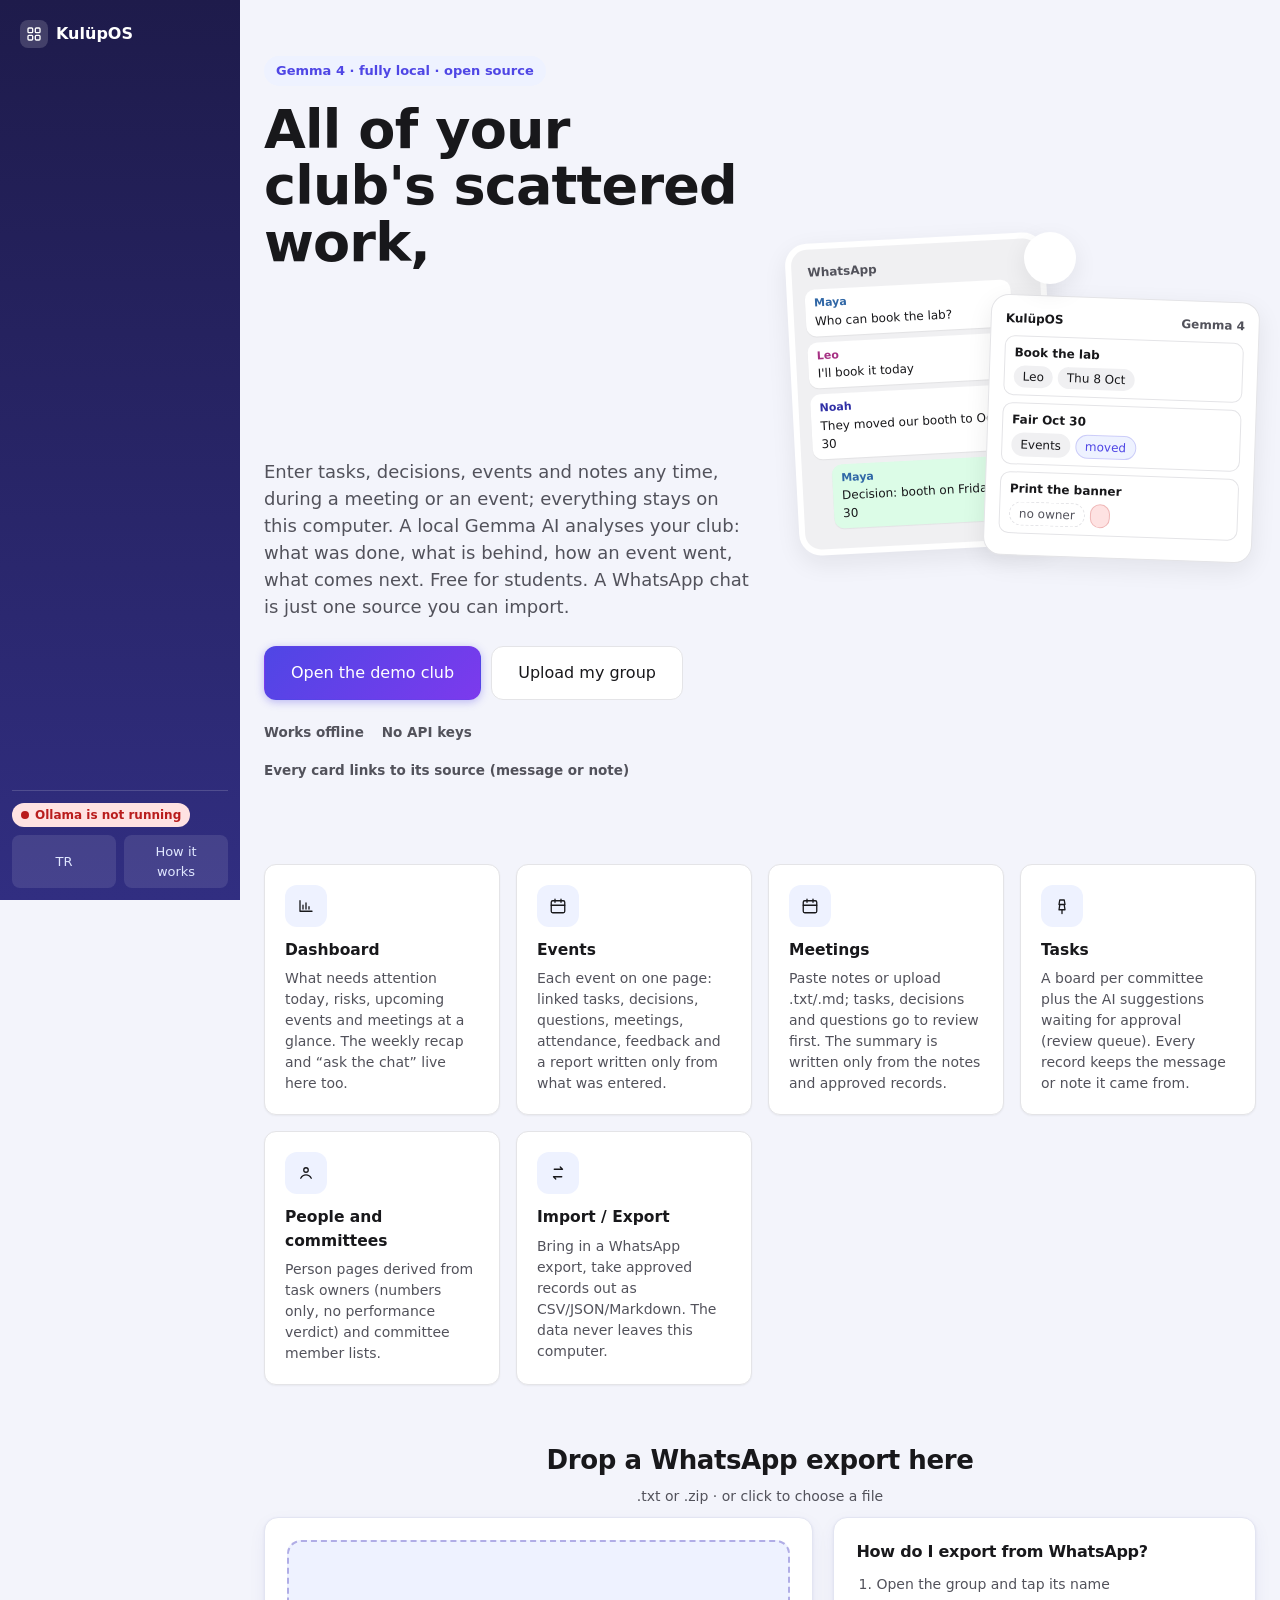
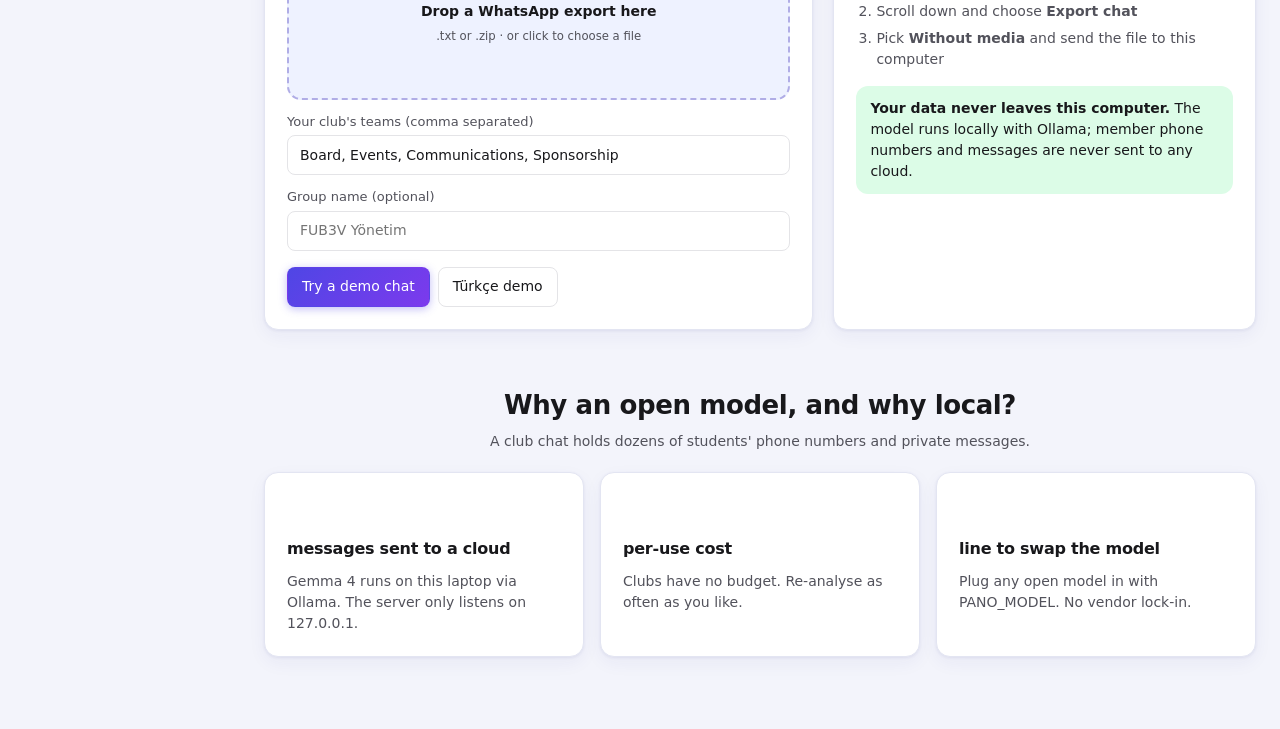
==== commit c344bc15: "Rename product to KulüpOS; reposition around manual entry + local AI analysis; new deck Co-Authored-" ====
--- a/static/index.html
+++ b/static/index.html
@@ -3,7 +3,7 @@
 <head>
   <meta charset="utf-8">
   <meta name="viewport" content="width=device-width, initial-scale=1">
-  <title>Pano · Club Board</title>
+  <title>KulüpOS · Club Board</title>
   <link rel="icon" href="data:image/svg+xml,<svg xmlns='http://www.w3.org/2000/svg' viewBox='0 0 16 16'><rect width='16' height='16' rx='4' fill='%234f46e5'/></svg>">
   <link rel="stylesheet" href="style.css">
 </head>
@@ -12,7 +12,7 @@
     <aside class="sidebar" id="sidebar">
       <a class="brand" href="#/">
         <span class="logo" aria-hidden="true"><svg viewBox="0 0 24 24" width="16" height="16" fill="none" stroke="#fff" stroke-width="2" stroke-linecap="round" stroke-linejoin="round"><rect x="3" y="3" width="7" height="7" rx="1.5"></rect><rect x="14" y="3" width="7" height="7" rx="1.5"></rect><rect x="3" y="14" width="7" height="7" rx="1.5"></rect><rect x="14" y="14" width="7" height="7" rx="1.5"></rect></svg></span>
-        <span>Pano</span>
+        <span>KulüpOS</span>
       </a>
       <div id="chat-switch"></div>
       <nav id="side-nav" class="side-nav"></nav>
@@ -28,7 +28,7 @@
     <div class="workspace">
       <div class="mobile-bar">
         <button type="button" class="ghost icon-btn" id="nav-toggle" aria-label="Menu"><svg viewBox="0 0 24 24" width="18" height="18" fill="none" stroke="currentColor" stroke-width="2" stroke-linecap="round"><path d="M4 7h16M4 12h16M4 17h16"></path></svg></button>
-        <a class="brand" href="#/">Pano</a>
+        <a class="brand" href="#/">KulüpOS</a>
       </div>
       <main id="app"></main>
     </div>
--- a/static/style.css
+++ b/static/style.css
@@ -676,3 +676,37 @@
 .login-err { color: var(--danger); min-height: 18px; font-size: 13px; }
 .login-note { margin: 0; font-size: 12px; color: var(--muted); text-align: center; }
 .logo.big { width: 48px; height: 48px; border-radius: 14px; background: var(--hero); display: grid; place-items: center; }
+
+/* ---- public landing (before sign-in) ---- */
+body.public .sidebar, body.public .mobile-bar { display: none; }
+body.public .workspace { margin: 0; width: 100%; }
+body.public main { max-width: none; padding: 0; }
+.pub { min-height: 100vh; background: radial-gradient(1200px 500px at 70% -10%, #c7d2fe 0%, transparent 60%), var(--bg); padding: 0 24px 56px; }
+.pub-nav { max-width: 1100px; margin: 0 auto; display: flex; align-items: center; justify-content: space-between; padding: 18px 0; }
+.pub-nav .brand { color: var(--text); }
+.pub-actions { display: flex; gap: 8px; }
+.pub-hero { max-width: 820px; margin: 56px auto 40px; text-align: center; display: flex; flex-direction: column; align-items: center; gap: 18px; }
+.pub-tag { background: var(--accent-soft); color: var(--accent); font-weight: 650; font-size: 13px; padding: 5px 12px; border-radius: 99px; }
+.pub-hero h1 { font-size: clamp(36px, 6vw, 60px); line-height: 1.05; margin: 0; font-weight: 800; letter-spacing: -.03em; background: var(--hero); -webkit-background-clip: text; background-clip: text; color: transparent; }
+.pub-hero p { font-size: 18px; color: var(--muted); margin: 0; max-width: 640px; }
+.pub-cta { display: flex; gap: 12px; flex-wrap: wrap; justify-content: center; }
+button.big { padding: 14px 26px; font-size: 16px; border-radius: 12px; }
+.pub-hero small { color: var(--muted); }
+.pub-grid { max-width: 1100px; margin: 0 auto; display: grid; grid-template-columns: repeat(4, 1fr); gap: 16px; }
+@media (max-width: 900px) { .pub-grid { grid-template-columns: repeat(2, 1fr); } }
+@media (max-width: 520px) { .pub-grid { grid-template-columns: 1fr; } .pub-actions .ghost:first-child { display: none; } }
+.pub-card { background: #fff; border: 1px solid #e3e5f2; border-radius: 16px; padding: 20px; box-shadow: 0 6px 18px rgba(49,46,129,.07); border-top: 4px solid var(--accent); }
+.pub-card h3 { margin: 0 0 6px; font-size: 17px; }
+.pub-card p { margin: 0; color: var(--muted); font-size: 14px; }
+.linkish { background: none; border: 0; box-shadow: none; color: var(--accent); padding: 0; font-weight: 600; cursor: pointer; align-self: flex-start; }
+.linkish:hover { text-decoration: underline; background: none; }
+
+/* board grouping toggle, readable sidebar labels, status columns */
+.seg-group { display: inline-flex; background: #e9eaf6; border-radius: 10px; padding: 3px; gap: 2px; }
+.seg-group button { background: transparent; border: 0; box-shadow: none; border-radius: 8px; padding: 6px 12px; color: var(--muted); font-weight: 600; }
+.seg-group button.on { background: #fff; color: var(--accent); box-shadow: 0 1px 3px rgba(49,46,129,.15); }
+.side-nav .side-label, .side-nav h6, .side-nav .grp { color: #a5b4fc; }
+.column.st-overdue .column-head { color: var(--danger); }
+.column.st-overdue { background: #fff5f5; }
+.column.st-done { background: #f1f8f3; }
+.side-label { color: #a5b4fc !important; font-weight: 700; letter-spacing: .06em; text-transform: uppercase; font-size: 11px; }
